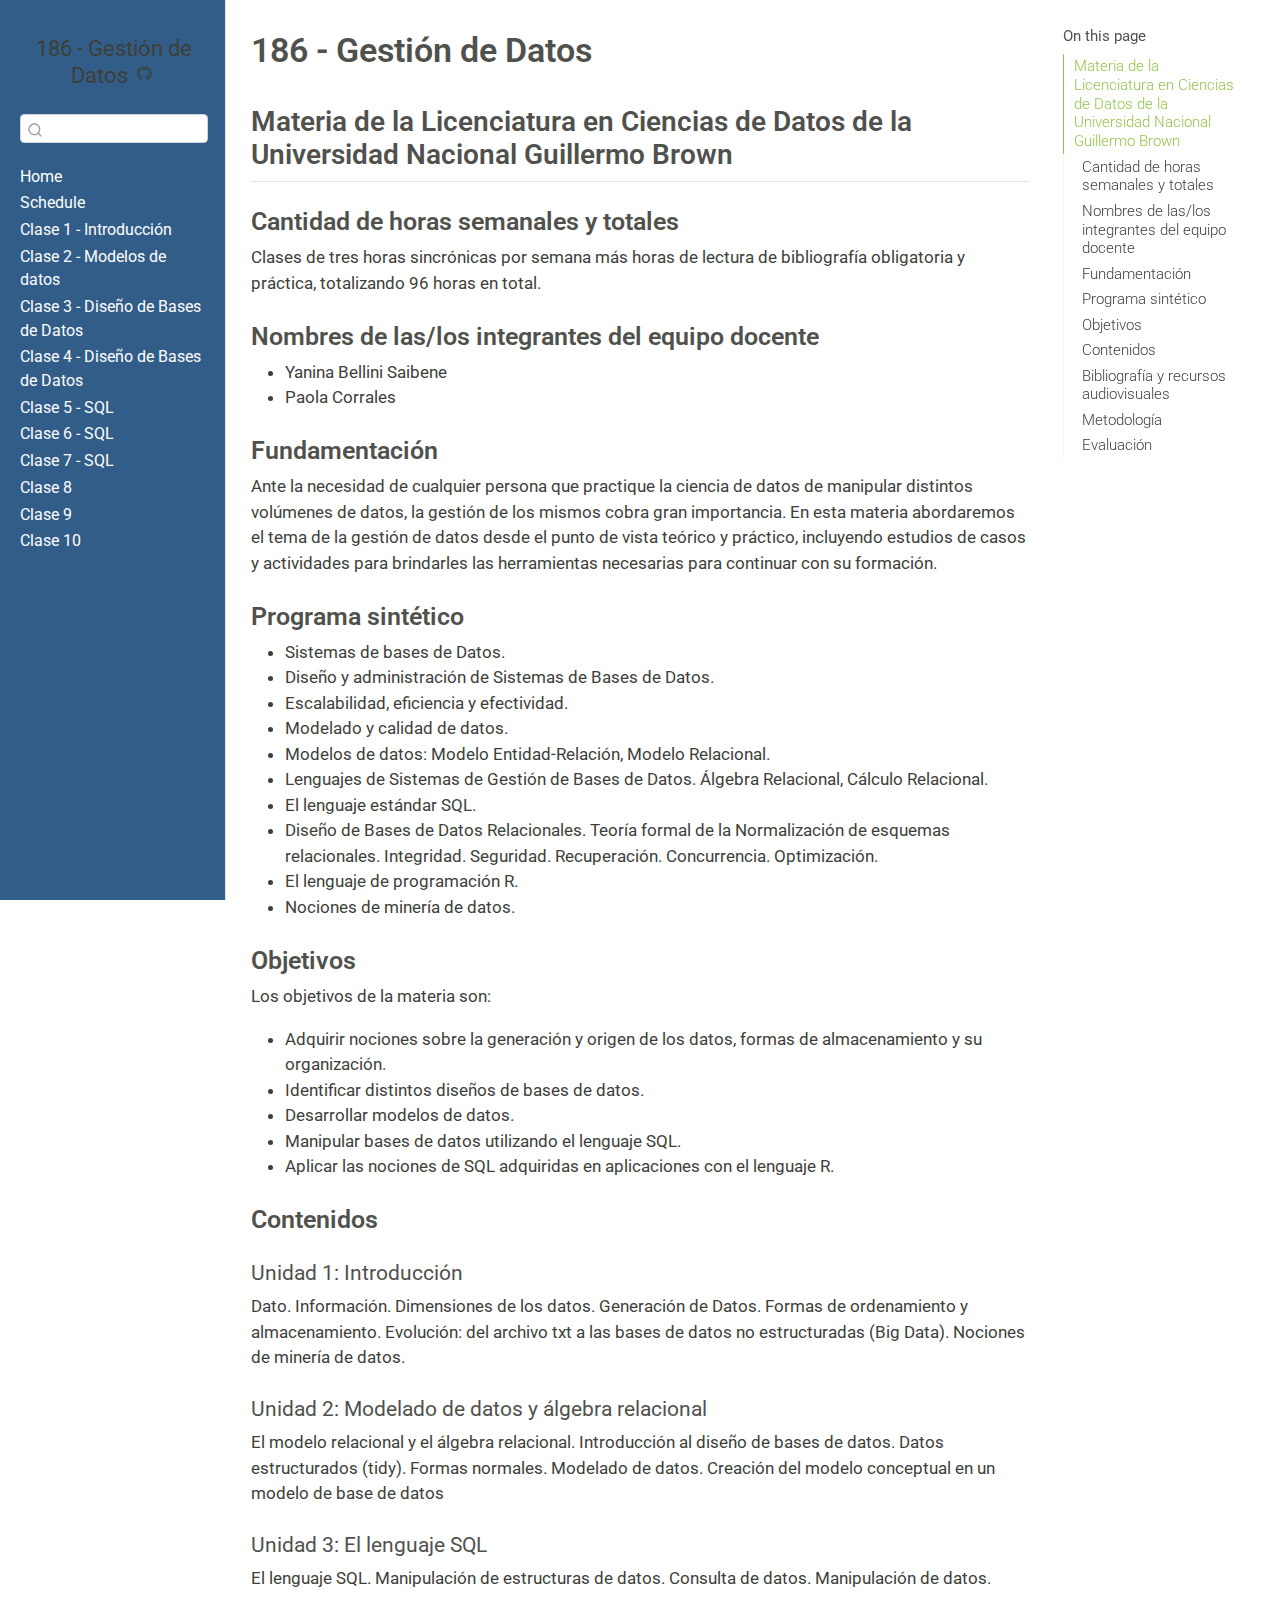
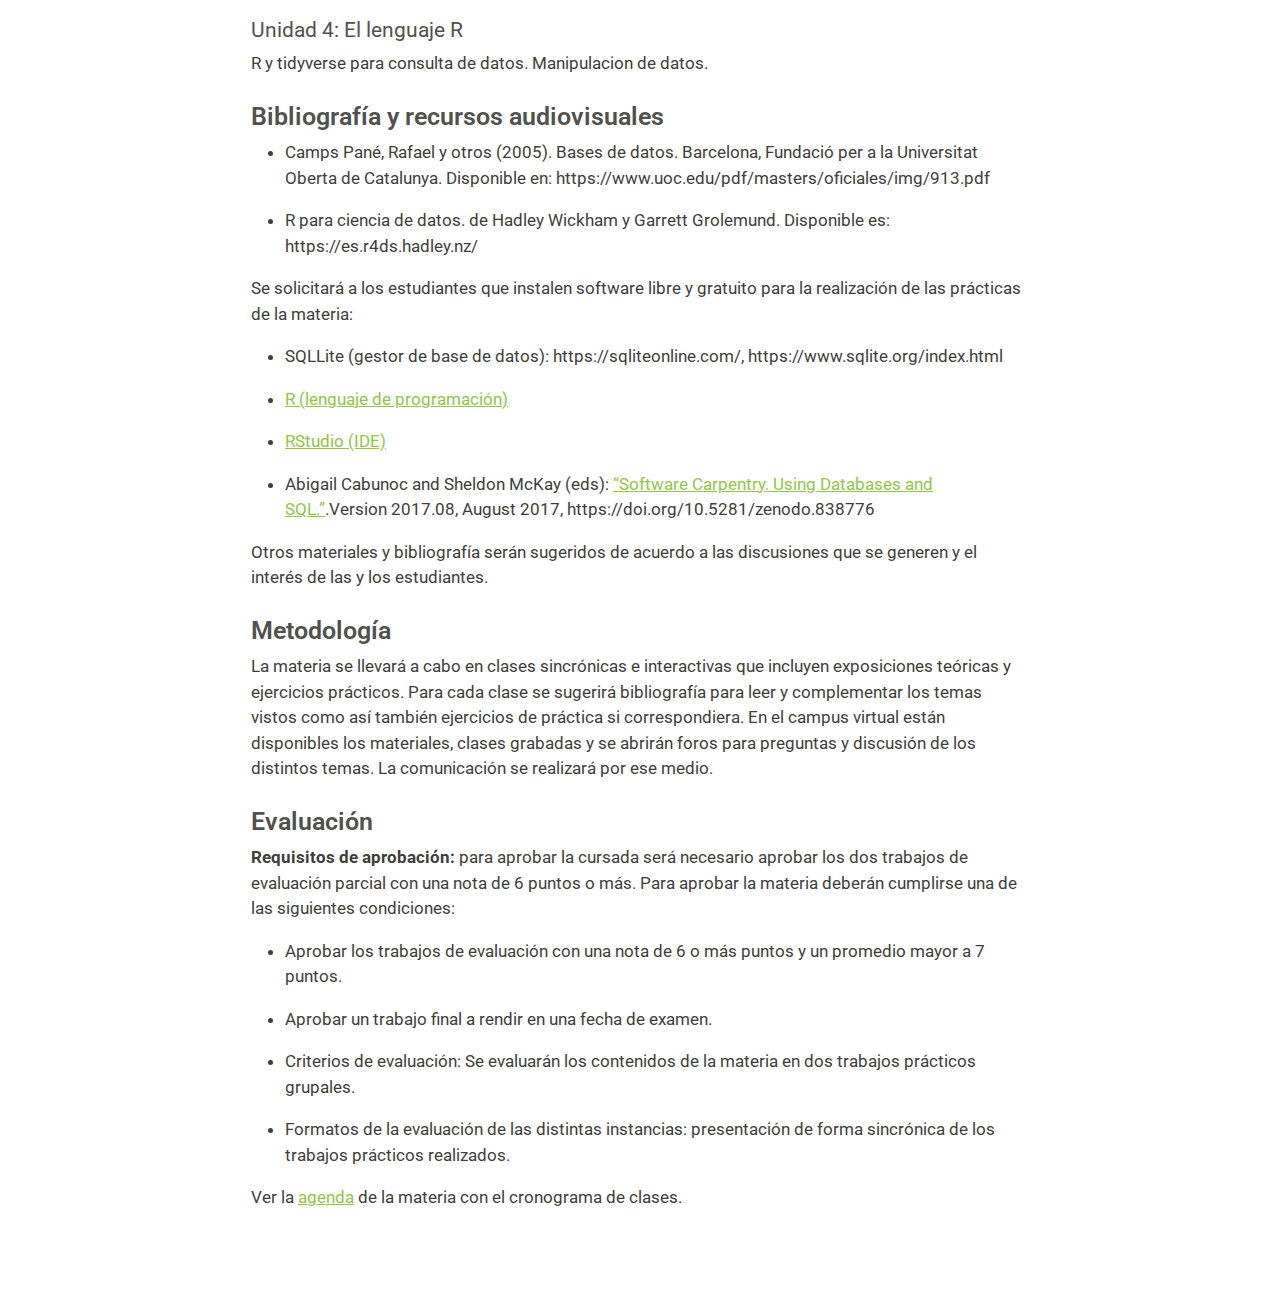
==== index.html @ a7be0cfe "Built site for gh-pages" ====
<!DOCTYPE html>
<html xmlns="http://www.w3.org/1999/xhtml" lang="en" xml:lang="en"><head>

<meta charset="utf-8">
<meta name="generator" content="quarto-1.3.450">

<meta name="viewport" content="width=device-width, initial-scale=1.0, user-scalable=yes">


<title>186 - Gestión de Datos</title>
<style>
code{white-space: pre-wrap;}
span.smallcaps{font-variant: small-caps;}
div.columns{display: flex; gap: min(4vw, 1.5em);}
div.column{flex: auto; overflow-x: auto;}
div.hanging-indent{margin-left: 1.5em; text-indent: -1.5em;}
ul.task-list{list-style: none;}
ul.task-list li input[type="checkbox"] {
  width: 0.8em;
  margin: 0 0.8em 0.2em -1em; /* quarto-specific, see https://github.com/quarto-dev/quarto-cli/issues/4556 */ 
  vertical-align: middle;
}
</style>


<script src="site_libs/quarto-nav/quarto-nav.js"></script>
<script src="site_libs/clipboard/clipboard.min.js"></script>
<script src="site_libs/quarto-search/autocomplete.umd.js"></script>
<script src="site_libs/quarto-search/fuse.min.js"></script>
<script src="site_libs/quarto-search/quarto-search.js"></script>
<meta name="quarto:offset" content="./">
<script src="site_libs/quarto-html/quarto.js"></script>
<script src="site_libs/quarto-html/popper.min.js"></script>
<script src="site_libs/quarto-html/tippy.umd.min.js"></script>
<script src="site_libs/quarto-html/anchor.min.js"></script>
<link href="site_libs/quarto-html/tippy.css" rel="stylesheet">
<link href="site_libs/quarto-html/quarto-syntax-highlighting.css" rel="stylesheet" id="quarto-text-highlighting-styles">
<script src="site_libs/bootstrap/bootstrap.min.js"></script>
<link href="site_libs/bootstrap/bootstrap-icons.css" rel="stylesheet">
<link href="site_libs/bootstrap/bootstrap.min.css" rel="stylesheet" id="quarto-bootstrap" data-mode="light">
<script id="quarto-search-options" type="application/json">{
  "location": "sidebar",
  "copy-button": false,
  "collapse-after": 3,
  "panel-placement": "start",
  "type": "textbox",
  "limit": 20,
  "language": {
    "search-no-results-text": "No results",
    "search-matching-documents-text": "matching documents",
    "search-copy-link-title": "Copy link to search",
    "search-hide-matches-text": "Hide additional matches",
    "search-more-match-text": "more match in this document",
    "search-more-matches-text": "more matches in this document",
    "search-clear-button-title": "Clear",
    "search-detached-cancel-button-title": "Cancel",
    "search-submit-button-title": "Submit",
    "search-label": "Search"
  }
}</script>


</head>

<body class="nav-sidebar docked">

<div id="quarto-search-results"></div>
  <header id="quarto-header" class="headroom fixed-top">
  <nav class="quarto-secondary-nav">
    <div class="container-fluid d-flex">
      <button type="button" class="quarto-btn-toggle btn" data-bs-toggle="collapse" data-bs-target="#quarto-sidebar,#quarto-sidebar-glass" aria-controls="quarto-sidebar" aria-expanded="false" aria-label="Toggle sidebar navigation" onclick="if (window.quartoToggleHeadroom) { window.quartoToggleHeadroom(); }">
        <i class="bi bi-layout-text-sidebar-reverse"></i>
      </button>
      <nav class="quarto-page-breadcrumbs" aria-label="breadcrumb"><ol class="breadcrumb"><li class="breadcrumb-item"><a href="./index.html">Home</a></li></ol></nav>
      <a class="flex-grow-1" role="button" data-bs-toggle="collapse" data-bs-target="#quarto-sidebar,#quarto-sidebar-glass" aria-controls="quarto-sidebar" aria-expanded="false" aria-label="Toggle sidebar navigation" onclick="if (window.quartoToggleHeadroom) { window.quartoToggleHeadroom(); }">      
      </a>
      <button type="button" class="btn quarto-search-button" aria-label="" onclick="window.quartoOpenSearch();">
        <i class="bi bi-search"></i>
      </button>
    </div>
  </nav>
</header>
<!-- content -->
<div id="quarto-content" class="quarto-container page-columns page-rows-contents page-layout-article">
<!-- sidebar -->
  <nav id="quarto-sidebar" class="sidebar collapse collapse-horizontal sidebar-navigation docked overflow-auto">
    <div class="pt-lg-2 mt-2 text-center sidebar-header">
    <div class="sidebar-title mb-0 py-0">
      <a href="./">186 - Gestión de Datos</a> 
        <div class="sidebar-tools-main">
    <a href="https://github.com/yabellini/gestiondedatos" rel="" title="GitHub" class="quarto-navigation-tool px-1" aria-label="GitHub"><i class="bi bi-github"></i></a>
</div>
    </div>
      </div>
        <div class="mt-2 flex-shrink-0 align-items-center">
        <div class="sidebar-search">
        <div id="quarto-search" class="" title="Search"></div>
        </div>
        </div>
    <div class="sidebar-menu-container"> 
    <ul class="list-unstyled mt-1">
        <li class="sidebar-item">
  <div class="sidebar-item-container"> 
  <a href="./index.html" class="sidebar-item-text sidebar-link active">
 <span class="menu-text">Home</span></a>
  </div>
</li>
        <li class="sidebar-item">
  <div class="sidebar-item-container"> 
  <a href="./schedule.html" class="sidebar-item-text sidebar-link">
 <span class="menu-text">Schedule</span></a>
  </div>
</li>
        <li class="sidebar-item">
  <div class="sidebar-item-container"> 
  <a href="./clase1.html" class="sidebar-item-text sidebar-link">
 <span class="menu-text">Clase 1 - Introducción</span></a>
  </div>
</li>
        <li class="sidebar-item">
  <div class="sidebar-item-container"> 
  <a href="./clase2.html" class="sidebar-item-text sidebar-link">
 <span class="menu-text">Clase 2 - Modelos de datos</span></a>
  </div>
</li>
        <li class="sidebar-item">
  <div class="sidebar-item-container"> 
  <a href="./clase3.html" class="sidebar-item-text sidebar-link">
 <span class="menu-text">Clase 3 - Diseño de Bases de Datos</span></a>
  </div>
</li>
        <li class="sidebar-item">
  <div class="sidebar-item-container"> 
  <a href="./clase4.html" class="sidebar-item-text sidebar-link">
 <span class="menu-text">Clase 4 - Diseño de Bases de Datos</span></a>
  </div>
</li>
        <li class="sidebar-item">
  <div class="sidebar-item-container"> 
  <a href="./clase5.html" class="sidebar-item-text sidebar-link">
 <span class="menu-text">Clase 5 - SQL</span></a>
  </div>
</li>
        <li class="sidebar-item">
  <div class="sidebar-item-container"> 
  <a href="./clase6.html" class="sidebar-item-text sidebar-link">
 <span class="menu-text">Clase 6 - SQL</span></a>
  </div>
</li>
        <li class="sidebar-item">
  <div class="sidebar-item-container"> 
  <a href="./clase7.html" class="sidebar-item-text sidebar-link">
 <span class="menu-text">Clase 7 - SQL</span></a>
  </div>
</li>
        <li class="sidebar-item">
  <div class="sidebar-item-container"> 
  <a href="./clase8.html" class="sidebar-item-text sidebar-link">
 <span class="menu-text">Clase 8</span></a>
  </div>
</li>
        <li class="sidebar-item">
  <div class="sidebar-item-container"> 
  <a href="./clase9.html" class="sidebar-item-text sidebar-link">
 <span class="menu-text">Clase 9</span></a>
  </div>
</li>
        <li class="sidebar-item">
  <div class="sidebar-item-container"> 
  <a href="./clase10.html" class="sidebar-item-text sidebar-link">
 <span class="menu-text">Clase 10</span></a>
  </div>
</li>
    </ul>
    </div>
</nav>
<div id="quarto-sidebar-glass" data-bs-toggle="collapse" data-bs-target="#quarto-sidebar,#quarto-sidebar-glass"></div>
<!-- margin-sidebar -->
    <div id="quarto-margin-sidebar" class="sidebar margin-sidebar">
        <nav id="TOC" role="doc-toc" class="toc-active">
    <h2 id="toc-title">On this page</h2>
   
  <ul>
  <li><a href="#materia-de-la-licenciatura-en-ciencias-de-datos-de-la-universidad-nacional-guillermo-brown" id="toc-materia-de-la-licenciatura-en-ciencias-de-datos-de-la-universidad-nacional-guillermo-brown" class="nav-link active" data-scroll-target="#materia-de-la-licenciatura-en-ciencias-de-datos-de-la-universidad-nacional-guillermo-brown">Materia de la Licenciatura en Ciencias de Datos de la Universidad Nacional Guillermo Brown</a>
  <ul class="collapse">
  <li><a href="#cantidad-de-horas-semanales-y-totales" id="toc-cantidad-de-horas-semanales-y-totales" class="nav-link" data-scroll-target="#cantidad-de-horas-semanales-y-totales">Cantidad de horas semanales y totales</a></li>
  <li><a href="#nombres-de-laslos-integrantes-del-equipo-docente" id="toc-nombres-de-laslos-integrantes-del-equipo-docente" class="nav-link" data-scroll-target="#nombres-de-laslos-integrantes-del-equipo-docente">Nombres de las/los integrantes del equipo docente</a></li>
  <li><a href="#fundamentación" id="toc-fundamentación" class="nav-link" data-scroll-target="#fundamentación">Fundamentación</a></li>
  <li><a href="#programa-sintético" id="toc-programa-sintético" class="nav-link" data-scroll-target="#programa-sintético">Programa sintético</a></li>
  <li><a href="#objetivos" id="toc-objetivos" class="nav-link" data-scroll-target="#objetivos">Objetivos</a></li>
  <li><a href="#contenidos" id="toc-contenidos" class="nav-link" data-scroll-target="#contenidos">Contenidos</a></li>
  <li><a href="#bibliografía-y-recursos-audiovisuales" id="toc-bibliografía-y-recursos-audiovisuales" class="nav-link" data-scroll-target="#bibliografía-y-recursos-audiovisuales">Bibliografía y recursos audiovisuales</a></li>
  <li><a href="#metodología" id="toc-metodología" class="nav-link" data-scroll-target="#metodología">Metodología</a></li>
  <li><a href="#evaluación" id="toc-evaluación" class="nav-link" data-scroll-target="#evaluación">Evaluación</a></li>
  </ul></li>
  </ul>
</nav>
    </div>
<!-- main -->
<main class="content" id="quarto-document-content">

<header id="title-block-header" class="quarto-title-block default">
<div class="quarto-title">
<h1 class="title">186 - Gestión de Datos</h1>
</div>



<div class="quarto-title-meta">

    
  
    
  </div>
  

</header>

<section id="materia-de-la-licenciatura-en-ciencias-de-datos-de-la-universidad-nacional-guillermo-brown" class="level2">
<h2 class="anchored" data-anchor-id="materia-de-la-licenciatura-en-ciencias-de-datos-de-la-universidad-nacional-guillermo-brown">Materia de la Licenciatura en Ciencias de Datos de la Universidad Nacional Guillermo Brown</h2>
<section id="cantidad-de-horas-semanales-y-totales" class="level3">
<h3 class="anchored" data-anchor-id="cantidad-de-horas-semanales-y-totales">Cantidad de horas semanales y totales</h3>
<p>Clases de tres horas sincrónicas por semana más horas de lectura de bibliografía obligatoria y práctica, totalizando 96 horas en total.</p>
</section>
<section id="nombres-de-laslos-integrantes-del-equipo-docente" class="level3">
<h3 class="anchored" data-anchor-id="nombres-de-laslos-integrantes-del-equipo-docente">Nombres de las/los integrantes del equipo docente</h3>
<ul>
<li>Yanina Bellini Saibene</li>
<li>Paola Corrales</li>
</ul>
</section>
<section id="fundamentación" class="level3">
<h3 class="anchored" data-anchor-id="fundamentación">Fundamentación</h3>
<p>Ante la necesidad de cualquier persona que practique la ciencia de datos de manipular distintos volúmenes de datos, la gestión de los mismos cobra gran importancia. En esta materia abordaremos el tema de la gestión de datos desde el punto de vista teórico y práctico, incluyendo estudios de casos y actividades para brindarles las herramientas necesarias para continuar con su formación.</p>
</section>
<section id="programa-sintético" class="level3">
<h3 class="anchored" data-anchor-id="programa-sintético">Programa sintético</h3>
<ul>
<li>Sistemas de bases de Datos.</li>
<li>Diseño y administración de Sistemas de Bases de Datos.</li>
<li>Escalabilidad, eficiencia y efectividad.</li>
<li>Modelado y calidad de datos.</li>
<li>Modelos de datos: Modelo Entidad-Relación, Modelo Relacional.</li>
<li>Lenguajes de Sistemas de Gestión de Bases de Datos. Álgebra Relacional, Cálculo Relacional.</li>
<li>El lenguaje estándar SQL.</li>
<li>Diseño de Bases de Datos Relacionales. Teoría formal de la Normalización de esquemas relacionales. Integridad. Seguridad. Recuperación. Concurrencia. Optimización.</li>
<li>El lenguaje de programación R.</li>
<li>Nociones de minería de datos.</li>
</ul>
</section>
<section id="objetivos" class="level3">
<h3 class="anchored" data-anchor-id="objetivos">Objetivos</h3>
<p>Los objetivos de la materia son:</p>
<ul>
<li>Adquirir nociones sobre la generación y origen de los datos, formas de almacenamiento y su organización.</li>
<li>Identificar distintos diseños de bases de datos.</li>
<li>Desarrollar modelos de datos.</li>
<li>Manipular bases de datos utilizando el lenguaje SQL.</li>
<li>Aplicar las nociones de SQL adquiridas en aplicaciones con el lenguaje R.</li>
</ul>
</section>
<section id="contenidos" class="level3">
<h3 class="anchored" data-anchor-id="contenidos">Contenidos</h3>
<section id="unidad-1-introducción" class="level4">
<h4 class="anchored" data-anchor-id="unidad-1-introducción">Unidad 1: Introducción</h4>
<p>Dato. Información. Dimensiones de los datos. Generación de Datos. Formas de ordenamiento y almacenamiento. Evolución: del archivo txt a las bases de datos no estructuradas (Big Data). Nociones de minería de datos.</p>
</section>
<section id="unidad-2-modelado-de-datos-y-álgebra-relacional" class="level4">
<h4 class="anchored" data-anchor-id="unidad-2-modelado-de-datos-y-álgebra-relacional">Unidad 2: Modelado de datos y álgebra relacional</h4>
<p>El modelo relacional y el álgebra relacional. Introducción al diseño de bases de datos. Datos estructurados (tidy). Formas normales. Modelado de datos. Creación del modelo conceptual en un modelo de base de datos</p>
</section>
<section id="unidad-3-el-lenguaje-sql" class="level4">
<h4 class="anchored" data-anchor-id="unidad-3-el-lenguaje-sql">Unidad 3: El lenguaje SQL</h4>
<p>El lenguaje SQL. Manipulación de estructuras de datos. Consulta de datos. Manipulación de datos.</p>
</section>
<section id="unidad-4-el-lenguaje-r" class="level4">
<h4 class="anchored" data-anchor-id="unidad-4-el-lenguaje-r">Unidad 4: El lenguaje R</h4>
<p>R y tidyverse para consulta de datos. Manipulacion de datos.</p>
</section>
</section>
<section id="bibliografía-y-recursos-audiovisuales" class="level3">
<h3 class="anchored" data-anchor-id="bibliografía-y-recursos-audiovisuales">Bibliografía y recursos audiovisuales</h3>
<ul>
<li><p>Camps Pané, Rafael y otros (2005). Bases de datos. Barcelona, Fundació per a la Universitat Oberta de Catalunya. Disponible en: https://www.uoc.edu/pdf/masters/oficiales/img/913.pdf</p></li>
<li><p>R para ciencia de datos. de Hadley Wickham y Garrett Grolemund. Disponible es: https://es.r4ds.hadley.nz/</p></li>
</ul>
<p>Se solicitará a los estudiantes que instalen software libre y gratuito para la realización de las prácticas de la materia:</p>
<ul>
<li><p>SQLLite (gestor de base de datos): https://sqliteonline.com/, https://www.sqlite.org/index.html</p></li>
<li><p><a href="https://www.r-project.org/">R (lenguaje de programación)</a></p></li>
<li><p><a href="https://www.rstudio.com/products/rstudio/">RStudio (IDE)</a></p></li>
<li><p>Abigail Cabunoc and Sheldon McKay (eds): <a href="https://github.com/swcarpentry/sql-novice-survey">“Software Carpentry. Using Databases and SQL.”</a>.Version 2017.08, August 2017, https://doi.org/10.5281/zenodo.838776</p></li>
</ul>
<p>Otros materiales y bibliografía serán sugeridos de acuerdo a las discusiones que se generen y el interés de las y los estudiantes.</p>
</section>
<section id="metodología" class="level3">
<h3 class="anchored" data-anchor-id="metodología">Metodología</h3>
<p>La materia se llevará a cabo en clases sincrónicas e interactivas que incluyen exposiciones teóricas y ejercicios prácticos. Para cada clase se sugerirá bibliografía para leer y complementar los temas vistos como así también ejercicios de práctica si correspondiera. En el campus virtual están disponibles los materiales, clases grabadas y se abrirán foros para preguntas y discusión de los distintos temas. La comunicación se realizará por ese medio.</p>
</section>
<section id="evaluación" class="level3">
<h3 class="anchored" data-anchor-id="evaluación">Evaluación</h3>
<p><strong>Requisitos de aprobación:</strong> para aprobar la cursada será necesario aprobar los dos trabajos de evaluación parcial con una nota de 6 puntos o más. Para aprobar la materia deberán cumplirse una de las siguientes condiciones:</p>
<ul>
<li><p>Aprobar los trabajos de evaluación con una nota de 6 o más puntos y un promedio mayor a 7 puntos.</p></li>
<li><p>Aprobar un trabajo final a rendir en una fecha de examen.</p></li>
<li><p>Criterios de evaluación: Se evaluarán los contenidos de la materia en dos trabajos prácticos grupales.</p></li>
<li><p>Formatos de la evaluación de las distintas instancias: presentación de forma sincrónica de los trabajos prácticos realizados.</p></li>
</ul>
<p>Ver la <a href="schedule.html">agenda</a> de la materia con el cronograma de clases.</p>


</section>
</section>

</main> <!-- /main -->
<script id="quarto-html-after-body" type="application/javascript">
window.document.addEventListener("DOMContentLoaded", function (event) {
  const toggleBodyColorMode = (bsSheetEl) => {
    const mode = bsSheetEl.getAttribute("data-mode");
    const bodyEl = window.document.querySelector("body");
    if (mode === "dark") {
      bodyEl.classList.add("quarto-dark");
      bodyEl.classList.remove("quarto-light");
    } else {
      bodyEl.classList.add("quarto-light");
      bodyEl.classList.remove("quarto-dark");
    }
  }
  const toggleBodyColorPrimary = () => {
    const bsSheetEl = window.document.querySelector("link#quarto-bootstrap");
    if (bsSheetEl) {
      toggleBodyColorMode(bsSheetEl);
    }
  }
  toggleBodyColorPrimary();  
  const icon = "";
  const anchorJS = new window.AnchorJS();
  anchorJS.options = {
    placement: 'right',
    icon: icon
  };
  anchorJS.add('.anchored');
  const isCodeAnnotation = (el) => {
    for (const clz of el.classList) {
      if (clz.startsWith('code-annotation-')) {                     
        return true;
      }
    }
    return false;
  }
  const clipboard = new window.ClipboardJS('.code-copy-button', {
    text: function(trigger) {
      const codeEl = trigger.previousElementSibling.cloneNode(true);
      for (const childEl of codeEl.children) {
        if (isCodeAnnotation(childEl)) {
          childEl.remove();
        }
      }
      return codeEl.innerText;
    }
  });
  clipboard.on('success', function(e) {
    // button target
    const button = e.trigger;
    // don't keep focus
    button.blur();
    // flash "checked"
    button.classList.add('code-copy-button-checked');
    var currentTitle = button.getAttribute("title");
    button.setAttribute("title", "Copied!");
    let tooltip;
    if (window.bootstrap) {
      button.setAttribute("data-bs-toggle", "tooltip");
      button.setAttribute("data-bs-placement", "left");
      button.setAttribute("data-bs-title", "Copied!");
      tooltip = new bootstrap.Tooltip(button, 
        { trigger: "manual", 
          customClass: "code-copy-button-tooltip",
          offset: [0, -8]});
      tooltip.show();    
    }
    setTimeout(function() {
      if (tooltip) {
        tooltip.hide();
        button.removeAttribute("data-bs-title");
        button.removeAttribute("data-bs-toggle");
        button.removeAttribute("data-bs-placement");
      }
      button.setAttribute("title", currentTitle);
      button.classList.remove('code-copy-button-checked');
    }, 1000);
    // clear code selection
    e.clearSelection();
  });
  function tippyHover(el, contentFn) {
    const config = {
      allowHTML: true,
      content: contentFn,
      maxWidth: 500,
      delay: 100,
      arrow: false,
      appendTo: function(el) {
          return el.parentElement;
      },
      interactive: true,
      interactiveBorder: 10,
      theme: 'quarto',
      placement: 'bottom-start'
    };
    window.tippy(el, config); 
  }
  const noterefs = window.document.querySelectorAll('a[role="doc-noteref"]');
  for (var i=0; i<noterefs.length; i++) {
    const ref = noterefs[i];
    tippyHover(ref, function() {
      // use id or data attribute instead here
      let href = ref.getAttribute('data-footnote-href') || ref.getAttribute('href');
      try { href = new URL(href).hash; } catch {}
      const id = href.replace(/^#\/?/, "");
      const note = window.document.getElementById(id);
      return note.innerHTML;
    });
  }
      let selectedAnnoteEl;
      const selectorForAnnotation = ( cell, annotation) => {
        let cellAttr = 'data-code-cell="' + cell + '"';
        let lineAttr = 'data-code-annotation="' +  annotation + '"';
        const selector = 'span[' + cellAttr + '][' + lineAttr + ']';
        return selector;
      }
      const selectCodeLines = (annoteEl) => {
        const doc = window.document;
        const targetCell = annoteEl.getAttribute("data-target-cell");
        const targetAnnotation = annoteEl.getAttribute("data-target-annotation");
        const annoteSpan = window.document.querySelector(selectorForAnnotation(targetCell, targetAnnotation));
        const lines = annoteSpan.getAttribute("data-code-lines").split(",");
        const lineIds = lines.map((line) => {
          return targetCell + "-" + line;
        })
        let top = null;
        let height = null;
        let parent = null;
        if (lineIds.length > 0) {
            //compute the position of the single el (top and bottom and make a div)
            const el = window.document.getElementById(lineIds[0]);
            top = el.offsetTop;
            height = el.offsetHeight;
            parent = el.parentElement.parentElement;
          if (lineIds.length > 1) {
            const lastEl = window.document.getElementById(lineIds[lineIds.length - 1]);
            const bottom = lastEl.offsetTop + lastEl.offsetHeight;
            height = bottom - top;
          }
          if (top !== null && height !== null && parent !== null) {
            // cook up a div (if necessary) and position it 
            let div = window.document.getElementById("code-annotation-line-highlight");
            if (div === null) {
              div = window.document.createElement("div");
              div.setAttribute("id", "code-annotation-line-highlight");
              div.style.position = 'absolute';
              parent.appendChild(div);
            }
            div.style.top = top - 2 + "px";
            div.style.height = height + 4 + "px";
            let gutterDiv = window.document.getElementById("code-annotation-line-highlight-gutter");
            if (gutterDiv === null) {
              gutterDiv = window.document.createElement("div");
              gutterDiv.setAttribute("id", "code-annotation-line-highlight-gutter");
              gutterDiv.style.position = 'absolute';
              const codeCell = window.document.getElementById(targetCell);
              const gutter = codeCell.querySelector('.code-annotation-gutter');
              gutter.appendChild(gutterDiv);
            }
            gutterDiv.style.top = top - 2 + "px";
            gutterDiv.style.height = height + 4 + "px";
          }
          selectedAnnoteEl = annoteEl;
        }
      };
      const unselectCodeLines = () => {
        const elementsIds = ["code-annotation-line-highlight", "code-annotation-line-highlight-gutter"];
        elementsIds.forEach((elId) => {
          const div = window.document.getElementById(elId);
          if (div) {
            div.remove();
          }
        });
        selectedAnnoteEl = undefined;
      };
      // Attach click handler to the DT
      const annoteDls = window.document.querySelectorAll('dt[data-target-cell]');
      for (const annoteDlNode of annoteDls) {
        annoteDlNode.addEventListener('click', (event) => {
          const clickedEl = event.target;
          if (clickedEl !== selectedAnnoteEl) {
            unselectCodeLines();
            const activeEl = window.document.querySelector('dt[data-target-cell].code-annotation-active');
            if (activeEl) {
              activeEl.classList.remove('code-annotation-active');
            }
            selectCodeLines(clickedEl);
            clickedEl.classList.add('code-annotation-active');
          } else {
            // Unselect the line
            unselectCodeLines();
            clickedEl.classList.remove('code-annotation-active');
          }
        });
      }
  const findCites = (el) => {
    const parentEl = el.parentElement;
    if (parentEl) {
      const cites = parentEl.dataset.cites;
      if (cites) {
        return {
          el,
          cites: cites.split(' ')
        };
      } else {
        return findCites(el.parentElement)
      }
    } else {
      return undefined;
    }
  };
  var bibliorefs = window.document.querySelectorAll('a[role="doc-biblioref"]');
  for (var i=0; i<bibliorefs.length; i++) {
    const ref = bibliorefs[i];
    const citeInfo = findCites(ref);
    if (citeInfo) {
      tippyHover(citeInfo.el, function() {
        var popup = window.document.createElement('div');
        citeInfo.cites.forEach(function(cite) {
          var citeDiv = window.document.createElement('div');
          citeDiv.classList.add('hanging-indent');
          citeDiv.classList.add('csl-entry');
          var biblioDiv = window.document.getElementById('ref-' + cite);
          if (biblioDiv) {
            citeDiv.innerHTML = biblioDiv.innerHTML;
          }
          popup.appendChild(citeDiv);
        });
        return popup.innerHTML;
      });
    }
  }
});
</script>
</div> <!-- /content -->



</body></html>
---- site_libs/quarto-html/tippy.css ----
.tippy-box[data-animation=fade][data-state=hidden]{opacity:0}[data-tippy-root]{max-width:calc(100vw - 10px)}.tippy-box{position:relative;background-color:#333;color:#fff;border-radius:4px;font-size:14px;line-height:1.4;white-space:normal;outline:0;transition-property:transform,visibility,opacity}.tippy-box[data-placement^=top]>.tippy-arrow{bottom:0}.tippy-box[data-placement^=top]>.tippy-arrow:before{bottom:-7px;left:0;border-width:8px 8px 0;border-top-color:initial;transform-origin:center top}.tippy-box[data-placement^=bottom]>.tippy-arrow{top:0}.tippy-box[data-placement^=bottom]>.tippy-arrow:before{top:-7px;left:0;border-width:0 8px 8px;border-bottom-color:initial;transform-origin:center bottom}.tippy-box[data-placement^=left]>.tippy-arrow{right:0}.tippy-box[data-placement^=left]>.tippy-arrow:before{border-width:8px 0 8px 8px;border-left-color:initial;right:-7px;transform-origin:center left}.tippy-box[data-placement^=right]>.tippy-arrow{left:0}.tippy-box[data-placement^=right]>.tippy-arrow:before{left:-7px;border-width:8px 8px 8px 0;border-right-color:initial;transform-origin:center right}.tippy-box[data-inertia][data-state=visible]{transition-timing-function:cubic-bezier(.54,1.5,.38,1.11)}.tippy-arrow{width:16px;height:16px;color:#333}.tippy-arrow:before{content:"";position:absolute;border-color:transparent;border-style:solid}.tippy-content{position:relative;padding:5px 9px;z-index:1}
---- site_libs/quarto-html/quarto-syntax-highlighting.css ----
/* quarto syntax highlight colors */
:root {
  --quarto-hl-ot-color: #003B4F;
  --quarto-hl-at-color: #657422;
  --quarto-hl-ss-color: #20794D;
  --quarto-hl-an-color: #5E5E5E;
  --quarto-hl-fu-color: #4758AB;
  --quarto-hl-st-color: #20794D;
  --quarto-hl-cf-color: #003B4F;
  --quarto-hl-op-color: #5E5E5E;
  --quarto-hl-er-color: #AD0000;
  --quarto-hl-bn-color: #AD0000;
  --quarto-hl-al-color: #AD0000;
  --quarto-hl-va-color: #111111;
  --quarto-hl-bu-color: inherit;
  --quarto-hl-ex-color: inherit;
  --quarto-hl-pp-color: #AD0000;
  --quarto-hl-in-color: #5E5E5E;
  --quarto-hl-vs-color: #20794D;
  --quarto-hl-wa-color: #5E5E5E;
  --quarto-hl-do-color: #5E5E5E;
  --quarto-hl-im-color: #00769E;
  --quarto-hl-ch-color: #20794D;
  --quarto-hl-dt-color: #AD0000;
  --quarto-hl-fl-color: #AD0000;
  --quarto-hl-co-color: #5E5E5E;
  --quarto-hl-cv-color: #5E5E5E;
  --quarto-hl-cn-color: #8f5902;
  --quarto-hl-sc-color: #5E5E5E;
  --quarto-hl-dv-color: #AD0000;
  --quarto-hl-kw-color: #003B4F;
}

/* other quarto variables */
:root {
  --quarto-font-monospace: SFMono-Regular, Menlo, Monaco, Consolas, "Liberation Mono", "Courier New", monospace;
}

pre > code.sourceCode > span {
  color: #003B4F;
}

code span {
  color: #003B4F;
}

code.sourceCode > span {
  color: #003B4F;
}

div.sourceCode,
div.sourceCode pre.sourceCode {
  color: #003B4F;
}

code span.ot {
  color: #003B4F;
  font-style: inherit;
}

code span.at {
  color: #657422;
  font-style: inherit;
}

code span.ss {
  color: #20794D;
  font-style: inherit;
}

code span.an {
  color: #5E5E5E;
  font-style: inherit;
}

code span.fu {
  color: #4758AB;
  font-style: inherit;
}

code span.st {
  color: #20794D;
  font-style: inherit;
}

code span.cf {
  color: #003B4F;
  font-style: inherit;
}

code span.op {
  color: #5E5E5E;
  font-style: inherit;
}

code span.er {
  color: #AD0000;
  font-style: inherit;
}

code span.bn {
  color: #AD0000;
  font-style: inherit;
}

code span.al {
  color: #AD0000;
  font-style: inherit;
}

code span.va {
  color: #111111;
  font-style: inherit;
}

code span.bu {
  font-style: inherit;
}

code span.ex {
  font-style: inherit;
}

code span.pp {
  color: #AD0000;
  font-style: inherit;
}

code span.in {
  color: #5E5E5E;
  font-style: inherit;
}

code span.vs {
  color: #20794D;
  font-style: inherit;
}

code span.wa {
  color: #5E5E5E;
  font-style: italic;
}

code span.do {
  color: #5E5E5E;
  font-style: italic;
}

code span.im {
  color: #00769E;
  font-style: inherit;
}

code span.ch {
  color: #20794D;
  font-style: inherit;
}

code span.dt {
  color: #AD0000;
  font-style: inherit;
}

code span.fl {
  color: #AD0000;
  font-style: inherit;
}

code span.co {
  color: #5E5E5E;
  font-style: inherit;
}

code span.cv {
  color: #5E5E5E;
  font-style: italic;
}

code span.cn {
  color: #8f5902;
  font-style: inherit;
}

code span.sc {
  color: #5E5E5E;
  font-style: inherit;
}

code span.dv {
  color: #AD0000;
  font-style: inherit;
}

code span.kw {
  color: #003B4F;
  font-style: inherit;
}

.prevent-inlining {
  content: "</";
}

/*# sourceMappingURL=debc5d5d77c3f9108843748ff7464032.css.map */
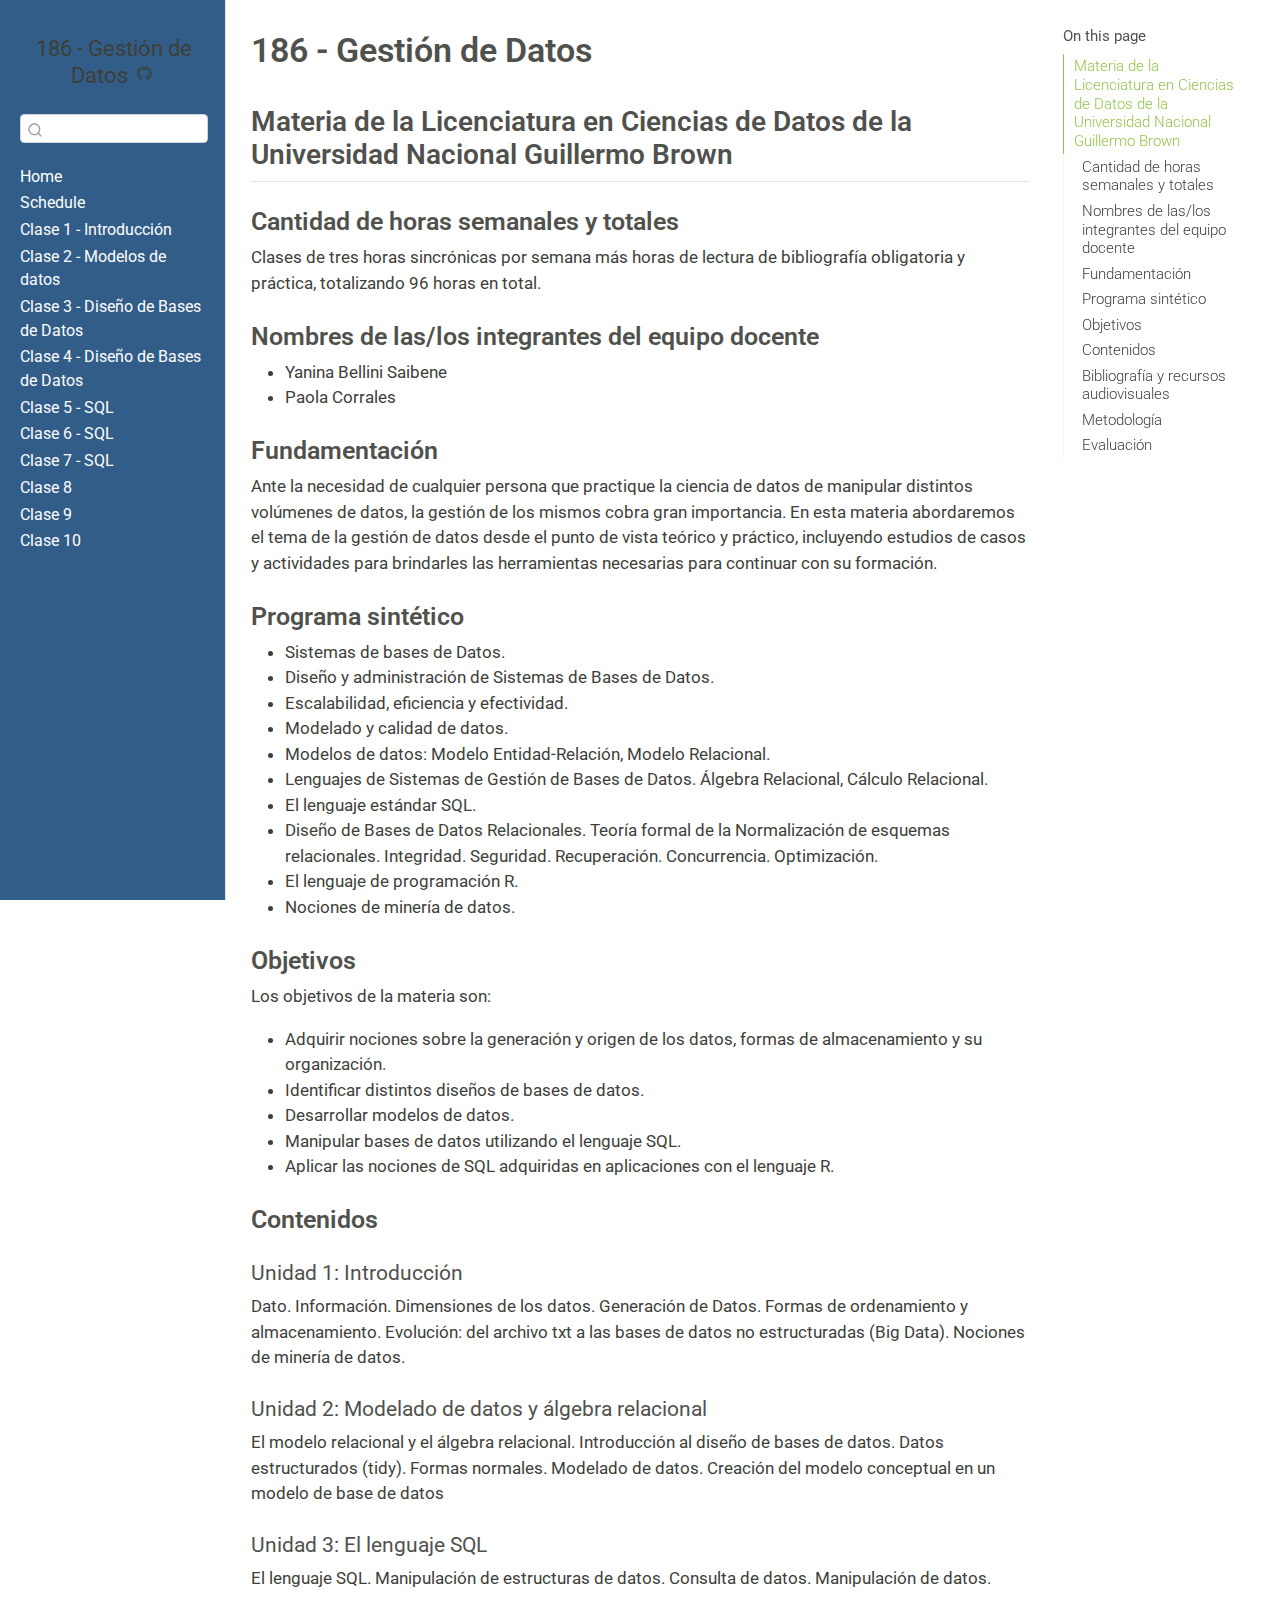
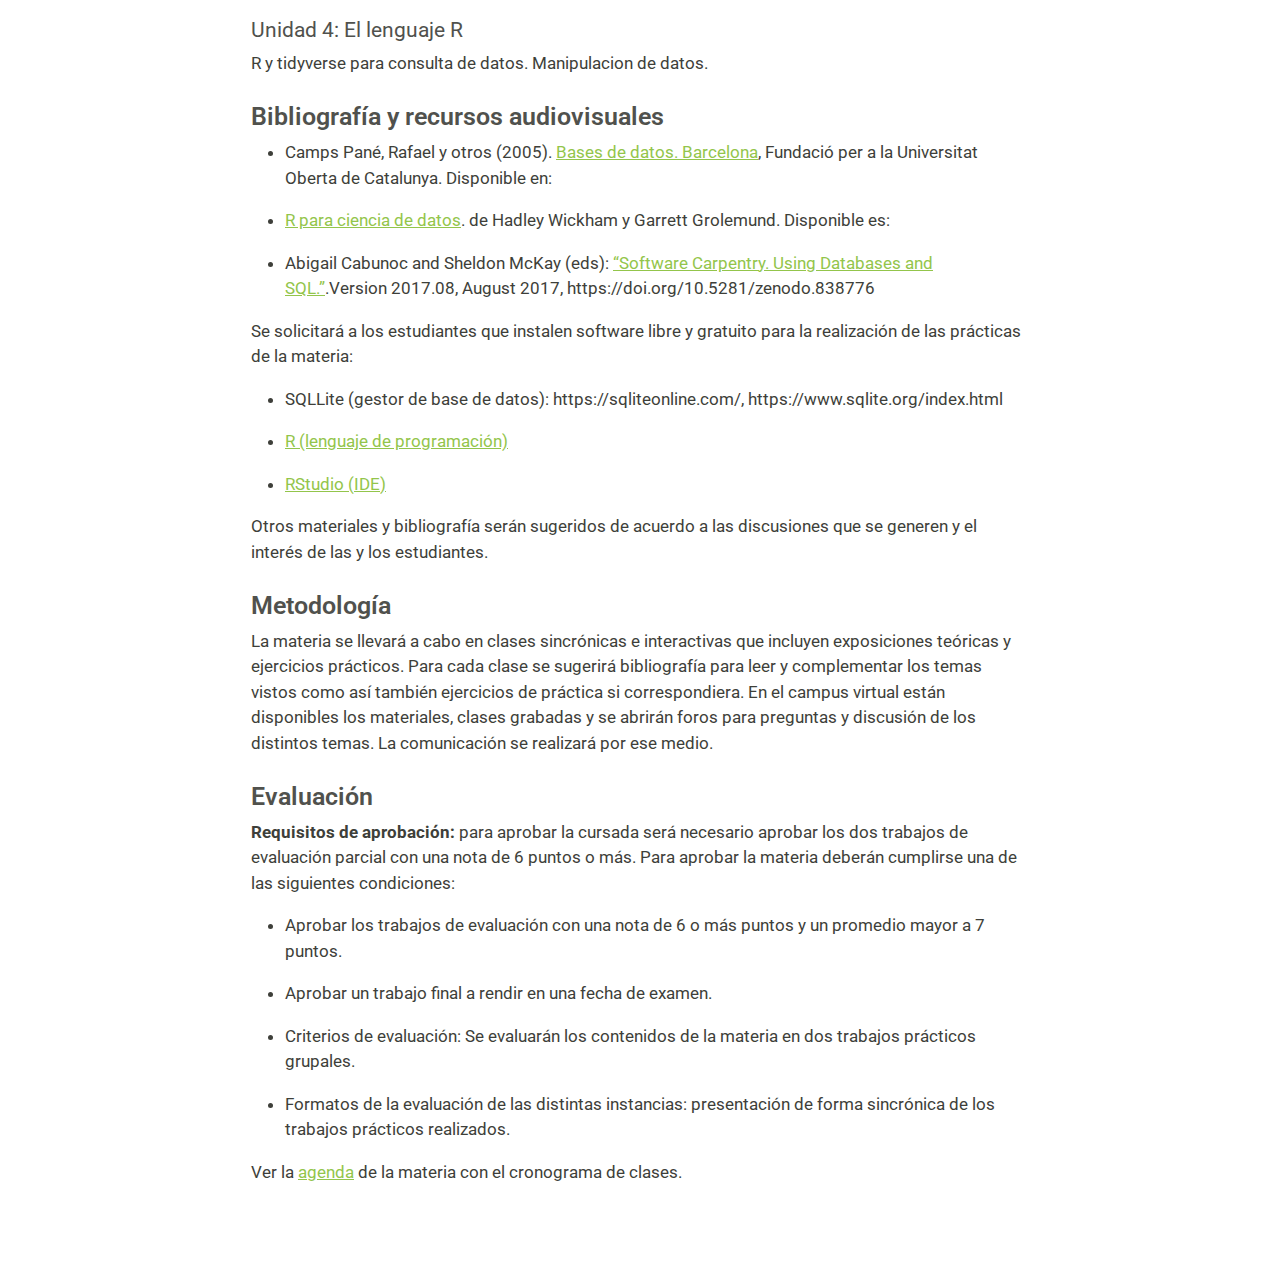
==== commit 2058a1e0: "Built site for gh-pages" ====
--- a/index.html
+++ b/index.html
@@ -281,15 +281,15 @@
 <section id="bibliografía-y-recursos-audiovisuales" class="level3">
 <h3 class="anchored" data-anchor-id="bibliografía-y-recursos-audiovisuales">Bibliografía y recursos audiovisuales</h3>
 <ul>
-<li><p>Camps Pané, Rafael y otros (2005). Bases de datos. Barcelona, Fundació per a la Universitat Oberta de Catalunya. Disponible en: https://www.uoc.edu/pdf/masters/oficiales/img/913.pdf</p></li>
-<li><p>R para ciencia de datos. de Hadley Wickham y Garrett Grolemund. Disponible es: https://es.r4ds.hadley.nz/</p></li>
+<li><p>Camps Pané, Rafael y otros (2005). <a href="https://www.uoc.edu/pdf/masters/oficiales/img/913.pdf">Bases de datos. Barcelona</a>, Fundació per a la Universitat Oberta de Catalunya. Disponible en:</p></li>
+<li><p><a href="https://es.r4ds.hadley.nz/">R para ciencia de datos</a>. de Hadley Wickham y Garrett Grolemund. Disponible es:</p></li>
+<li><p>Abigail Cabunoc and Sheldon McKay (eds): <a href="https://github.com/swcarpentry/sql-novice-survey">“Software Carpentry. Using Databases and SQL.”</a>.Version 2017.08, August 2017, https://doi.org/10.5281/zenodo.838776</p></li>
 </ul>
 <p>Se solicitará a los estudiantes que instalen software libre y gratuito para la realización de las prácticas de la materia:</p>
 <ul>
 <li><p>SQLLite (gestor de base de datos): https://sqliteonline.com/, https://www.sqlite.org/index.html</p></li>
 <li><p><a href="https://www.r-project.org/">R (lenguaje de programación)</a></p></li>
 <li><p><a href="https://www.rstudio.com/products/rstudio/">RStudio (IDE)</a></p></li>
-<li><p>Abigail Cabunoc and Sheldon McKay (eds): <a href="https://github.com/swcarpentry/sql-novice-survey">“Software Carpentry. Using Databases and SQL.”</a>.Version 2017.08, August 2017, https://doi.org/10.5281/zenodo.838776</p></li>
 </ul>
 <p>Otros materiales y bibliografía serán sugeridos de acuerdo a las discusiones que se generen y el interés de las y los estudiantes.</p>
 </section>
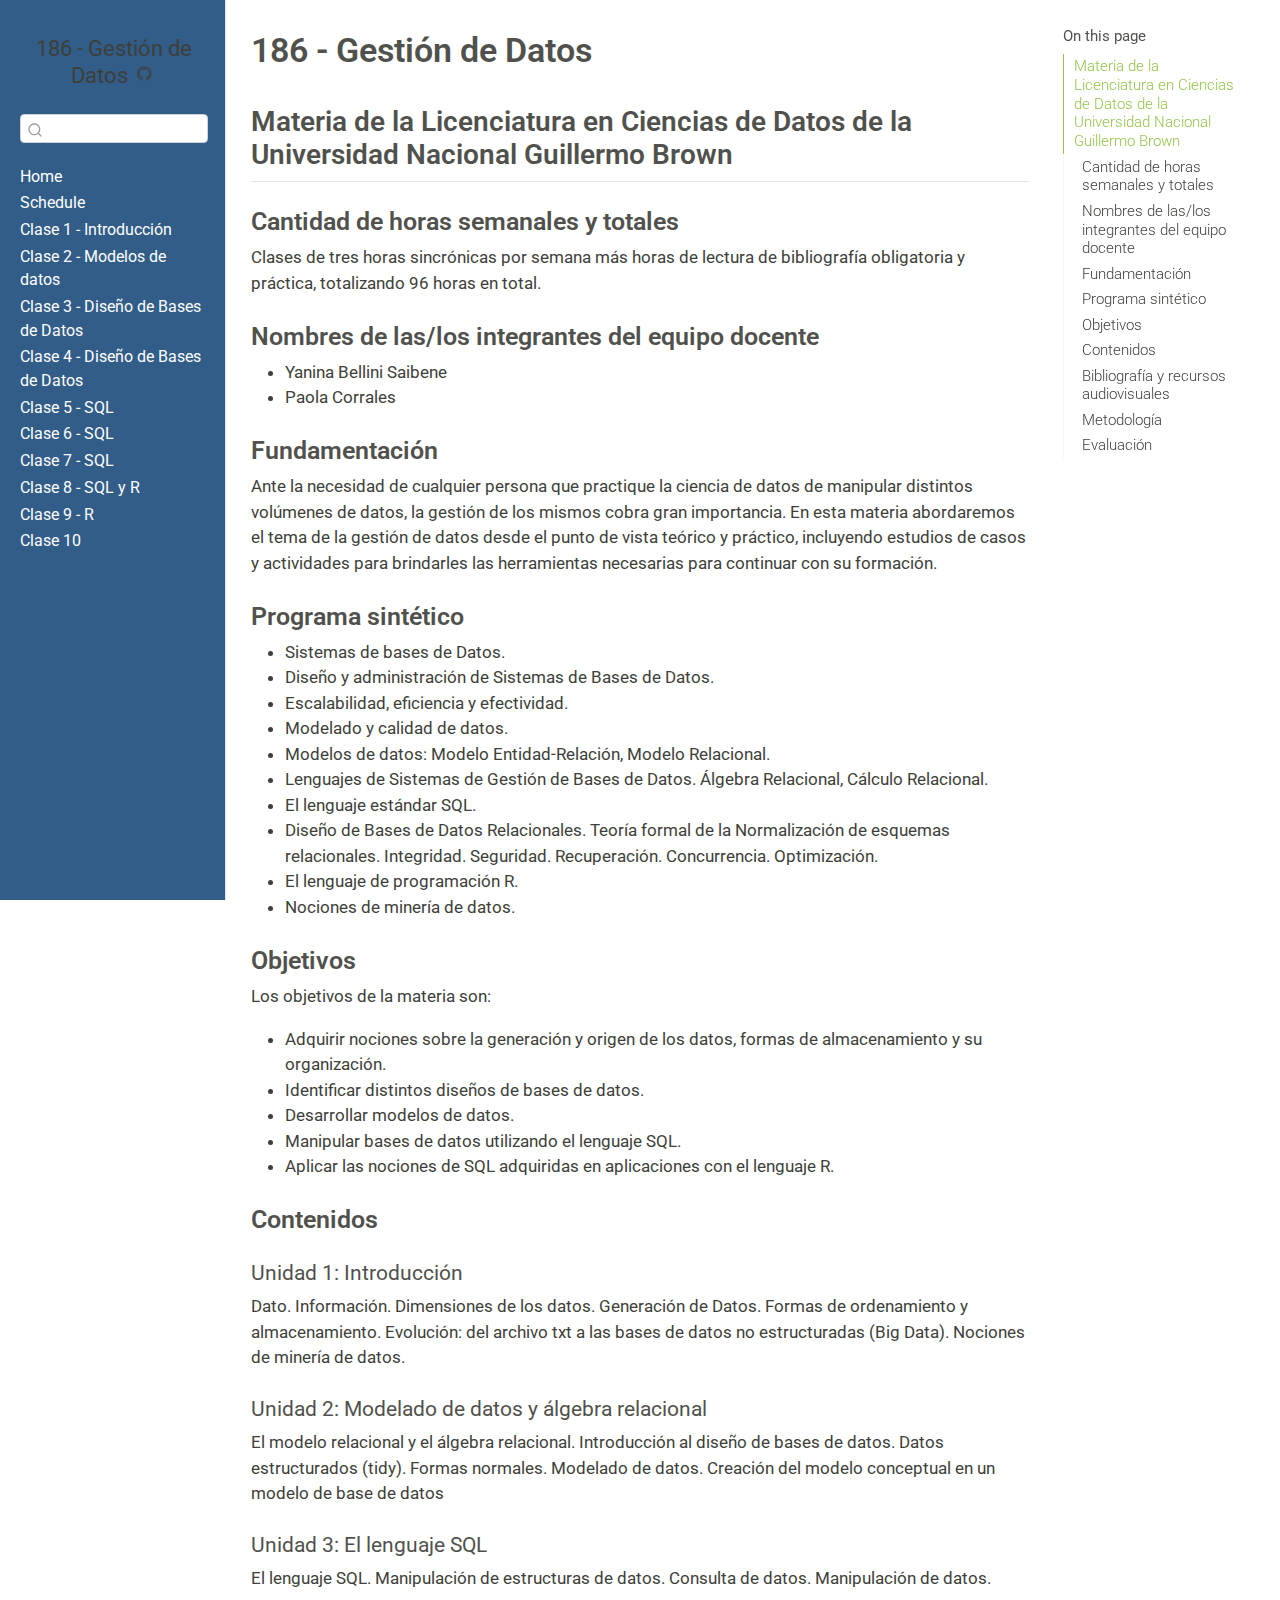
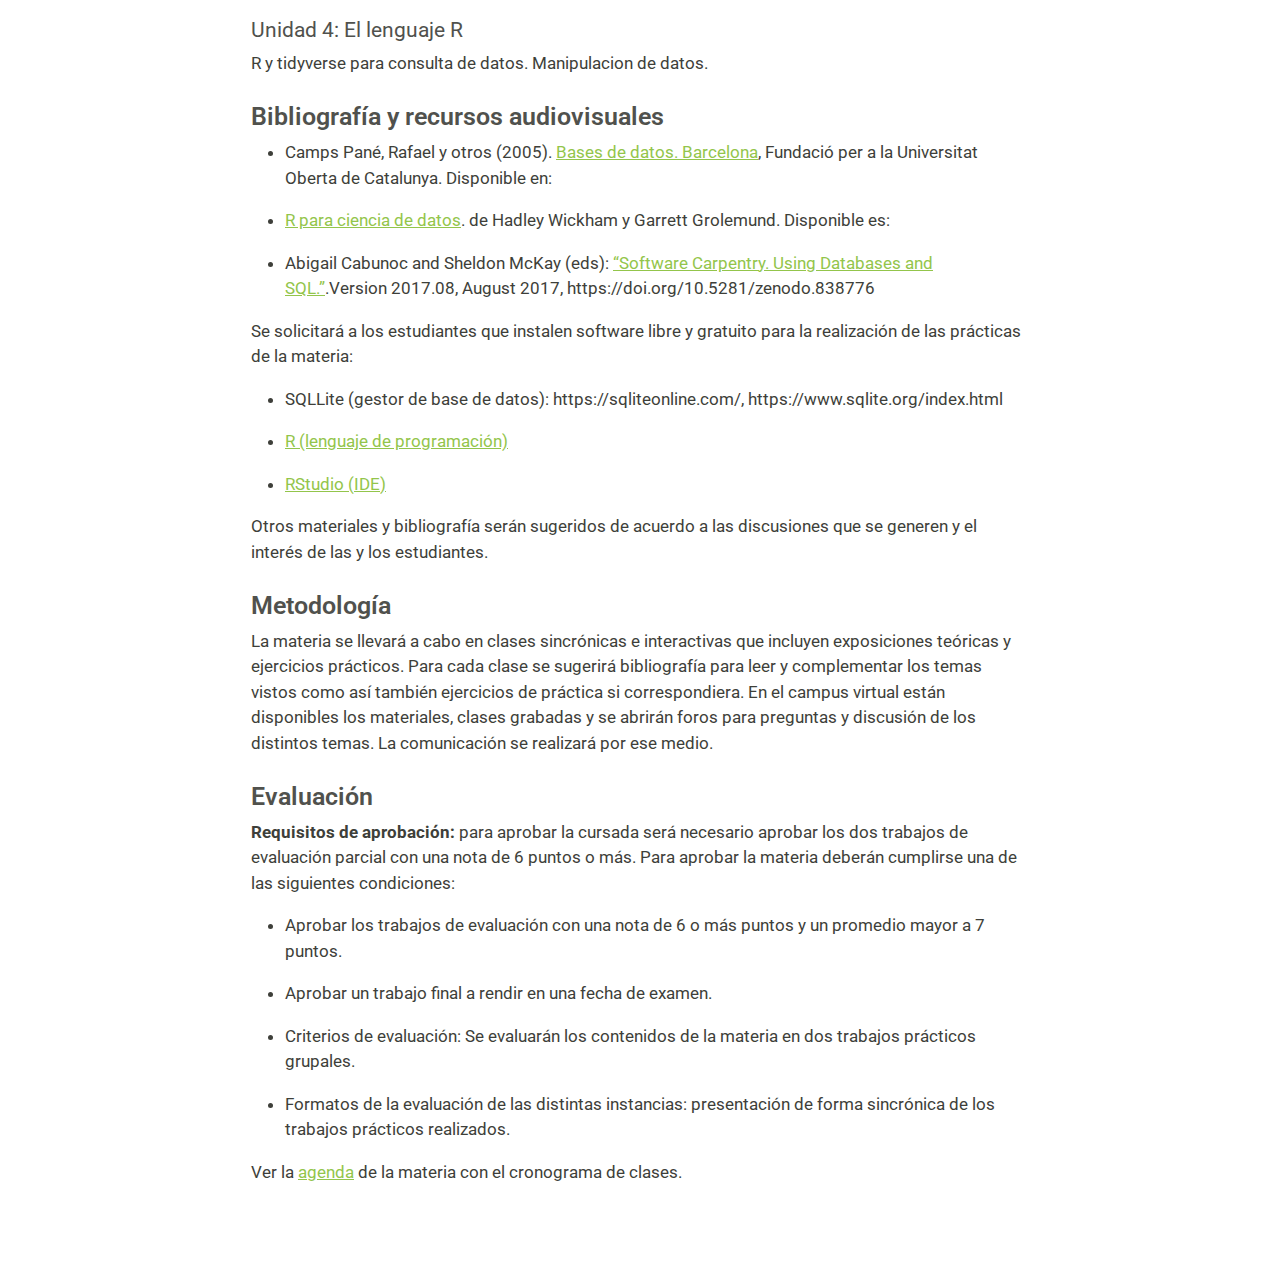
==== commit a03e9630: "Built site for gh-pages" ====
--- a/index.html
+++ b/index.html
@@ -156,13 +156,13 @@
         <li class="sidebar-item">
   <div class="sidebar-item-container"> 
   <a href="./clase8.html" class="sidebar-item-text sidebar-link">
- <span class="menu-text">Clase 8</span></a>
+ <span class="menu-text">Clase 8 - SQL y R</span></a>
   </div>
 </li>
         <li class="sidebar-item">
   <div class="sidebar-item-container"> 
   <a href="./clase9.html" class="sidebar-item-text sidebar-link">
- <span class="menu-text">Clase 9</span></a>
+ <span class="menu-text">Clase 9 - R</span></a>
   </div>
 </li>
         <li class="sidebar-item">
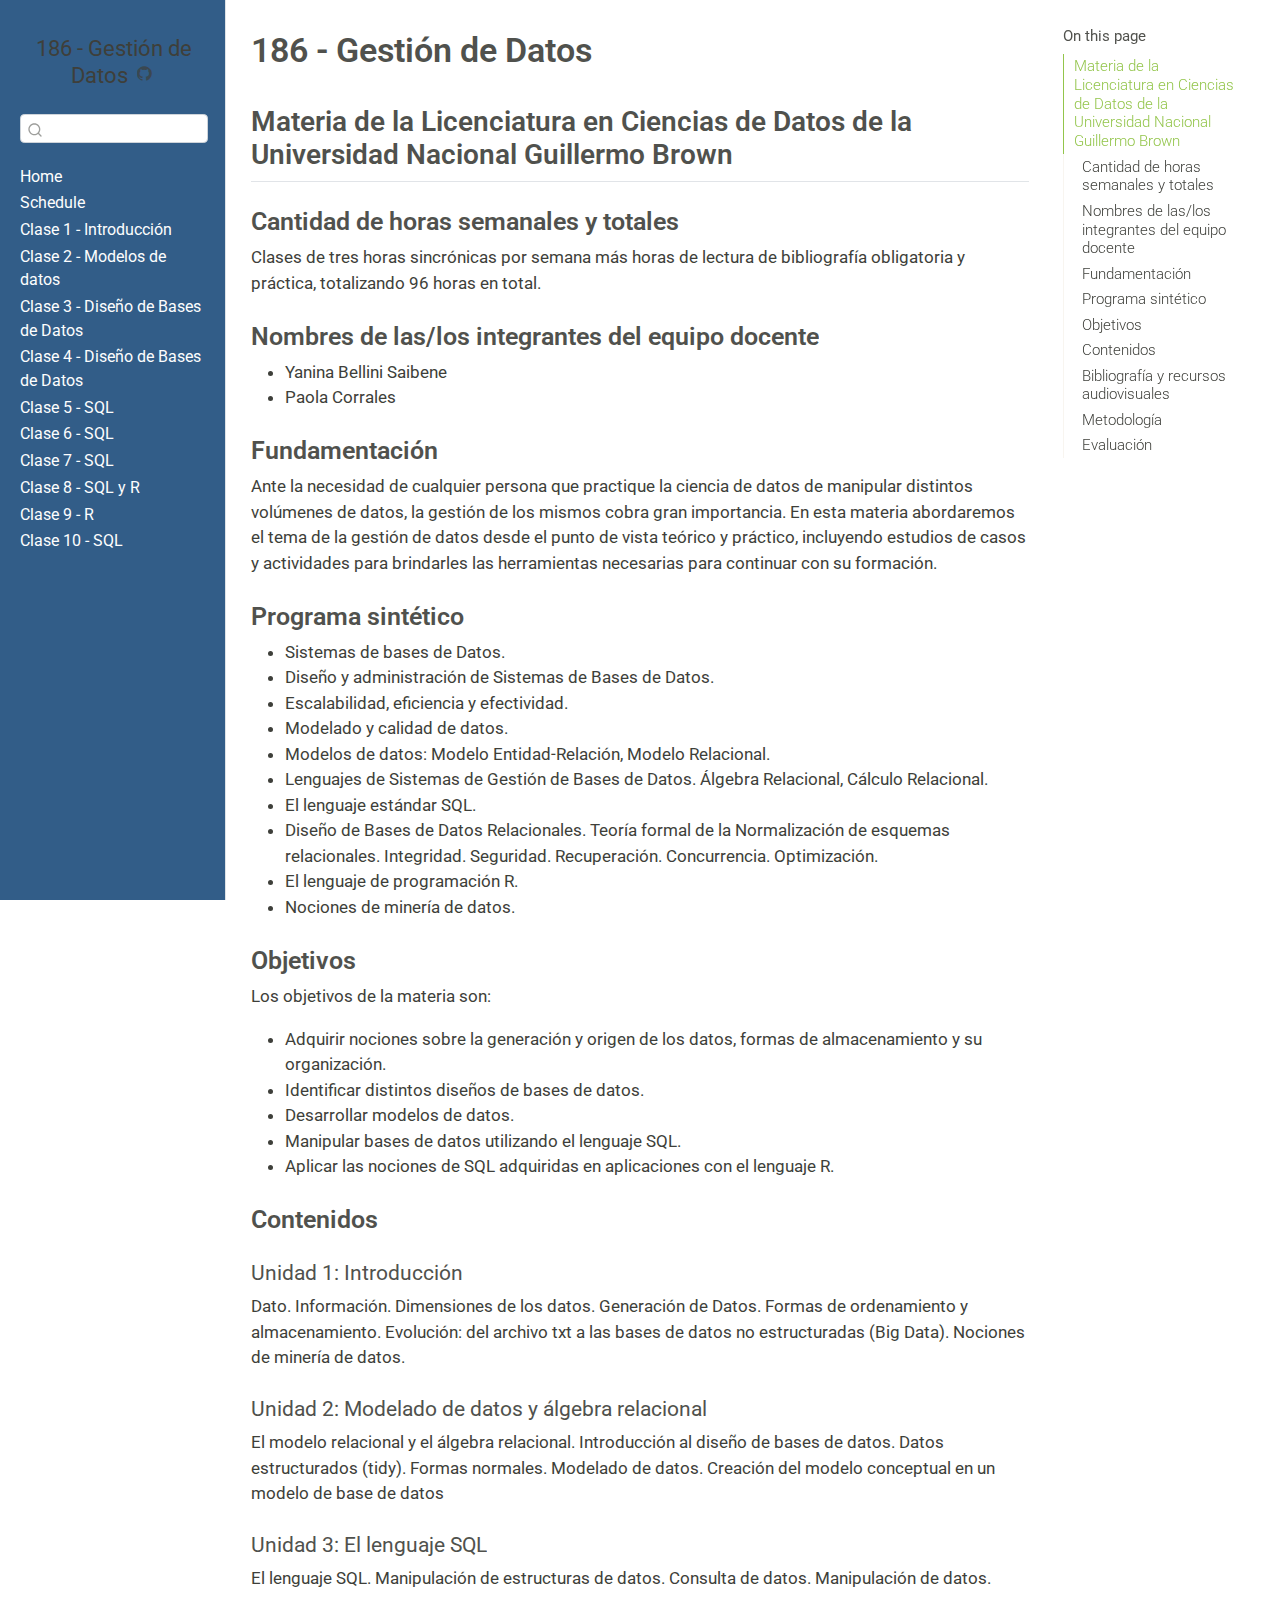
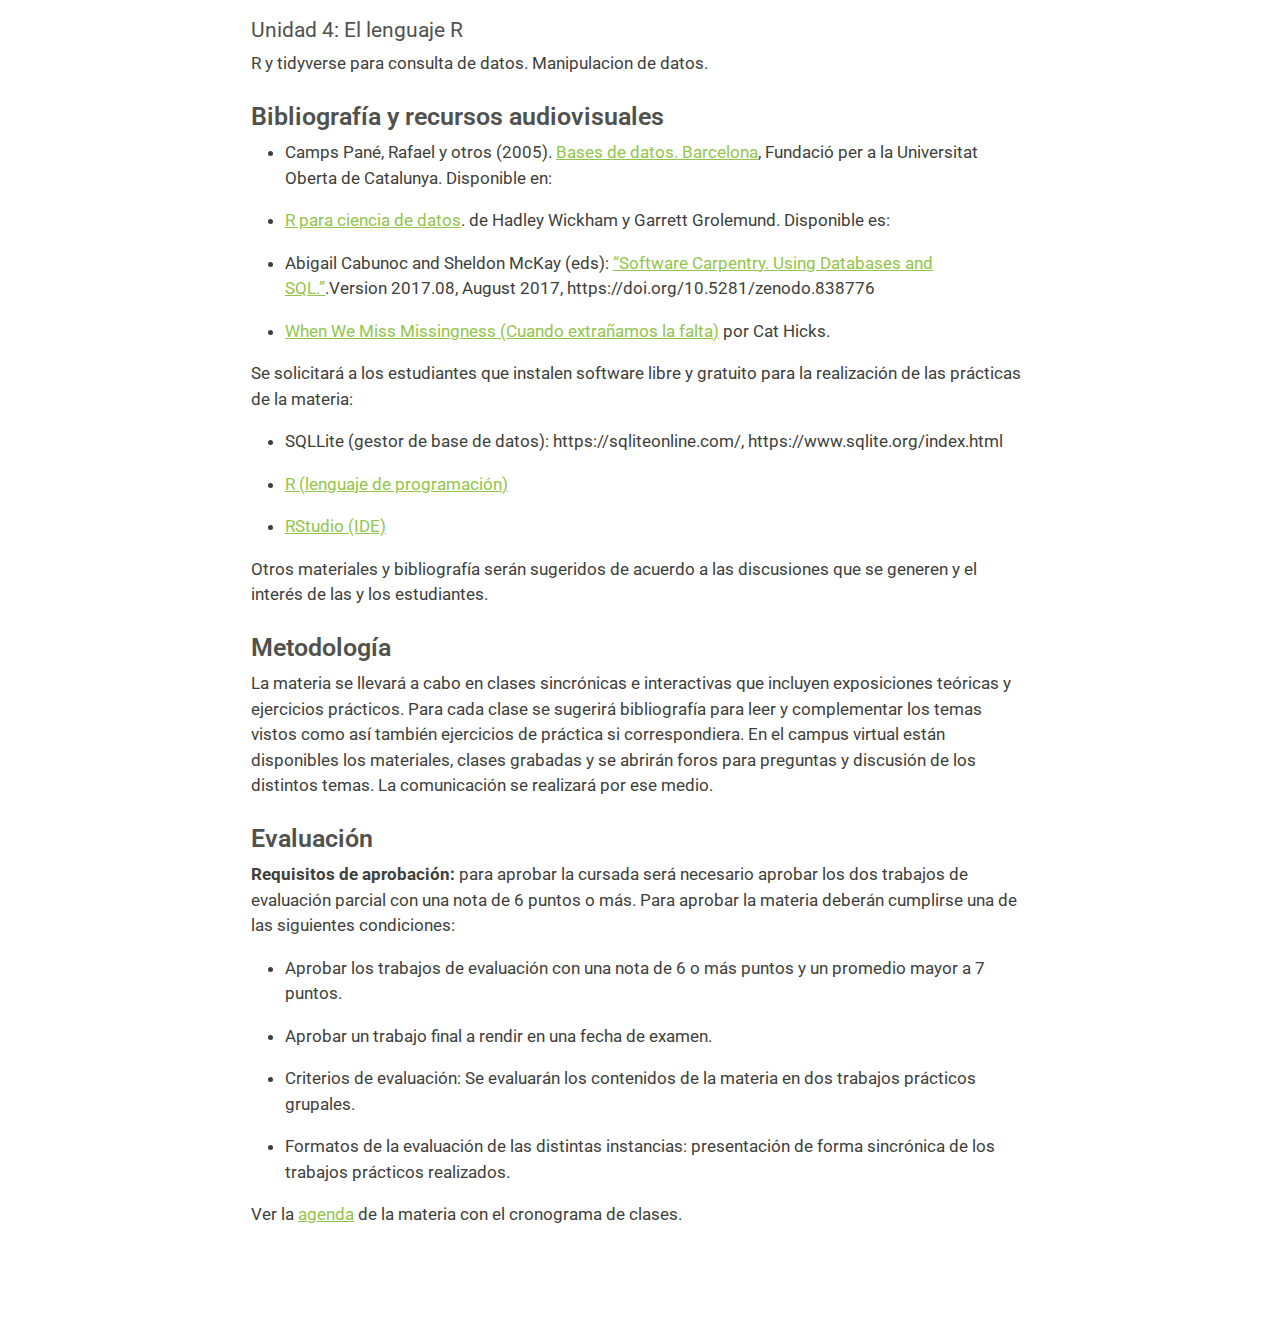
==== commit f883c373: "Built site for gh-pages" ====
--- a/index.html
+++ b/index.html
@@ -168,7 +168,7 @@
         <li class="sidebar-item">
   <div class="sidebar-item-container"> 
   <a href="./clase10.html" class="sidebar-item-text sidebar-link">
- <span class="menu-text">Clase 10</span></a>
+ <span class="menu-text">Clase 10 - SQL</span></a>
   </div>
 </li>
     </ul>
@@ -284,6 +284,7 @@
 <li><p>Camps Pané, Rafael y otros (2005). <a href="https://www.uoc.edu/pdf/masters/oficiales/img/913.pdf">Bases de datos. Barcelona</a>, Fundació per a la Universitat Oberta de Catalunya. Disponible en:</p></li>
 <li><p><a href="https://es.r4ds.hadley.nz/">R para ciencia de datos</a>. de Hadley Wickham y Garrett Grolemund. Disponible es:</p></li>
 <li><p>Abigail Cabunoc and Sheldon McKay (eds): <a href="https://github.com/swcarpentry/sql-novice-survey">“Software Carpentry. Using Databases and SQL.”</a>.Version 2017.08, August 2017, https://doi.org/10.5281/zenodo.838776</p></li>
+<li><p><a href="https://datasciencebydesign.org/blog/when-we-miss-missingness">When We Miss Missingness (Cuando extrañamos la falta)</a> por Cat Hicks.</p></li>
 </ul>
 <p>Se solicitará a los estudiantes que instalen software libre y gratuito para la realización de las prácticas de la materia:</p>
 <ul>
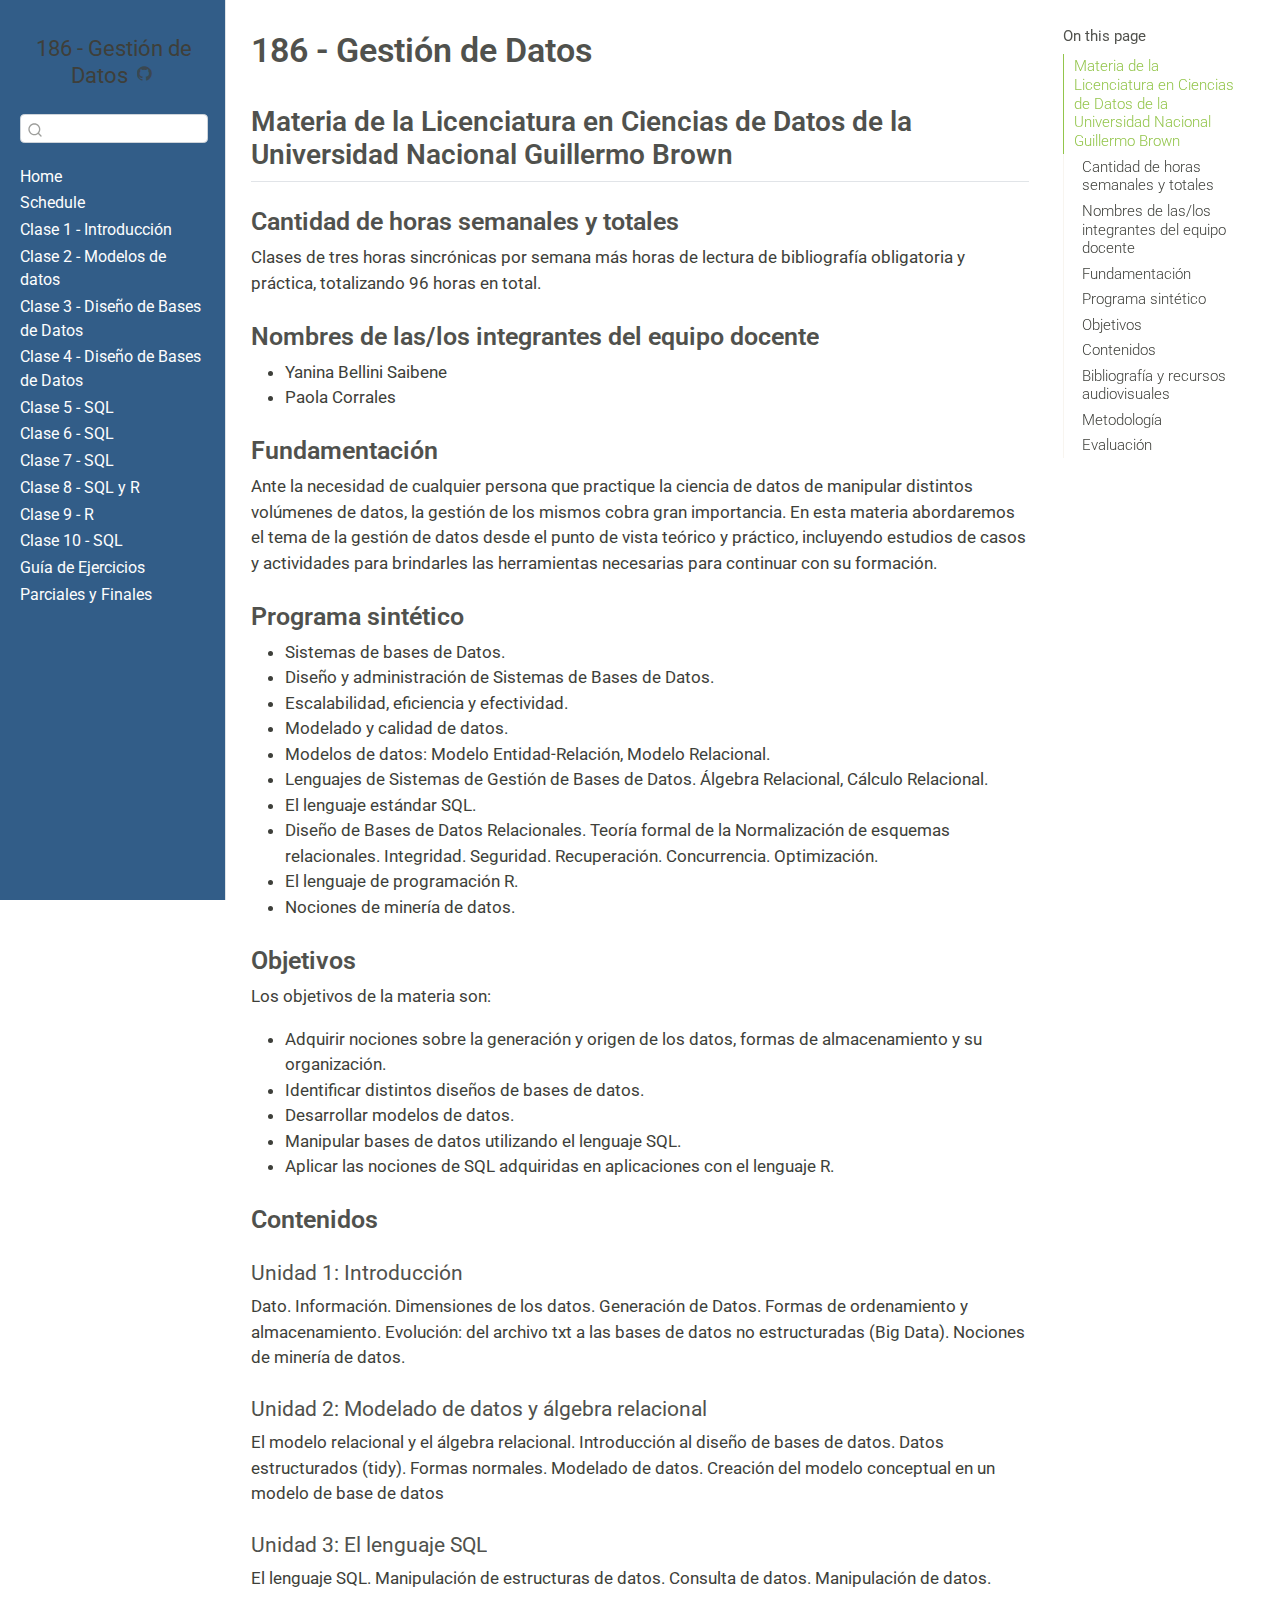
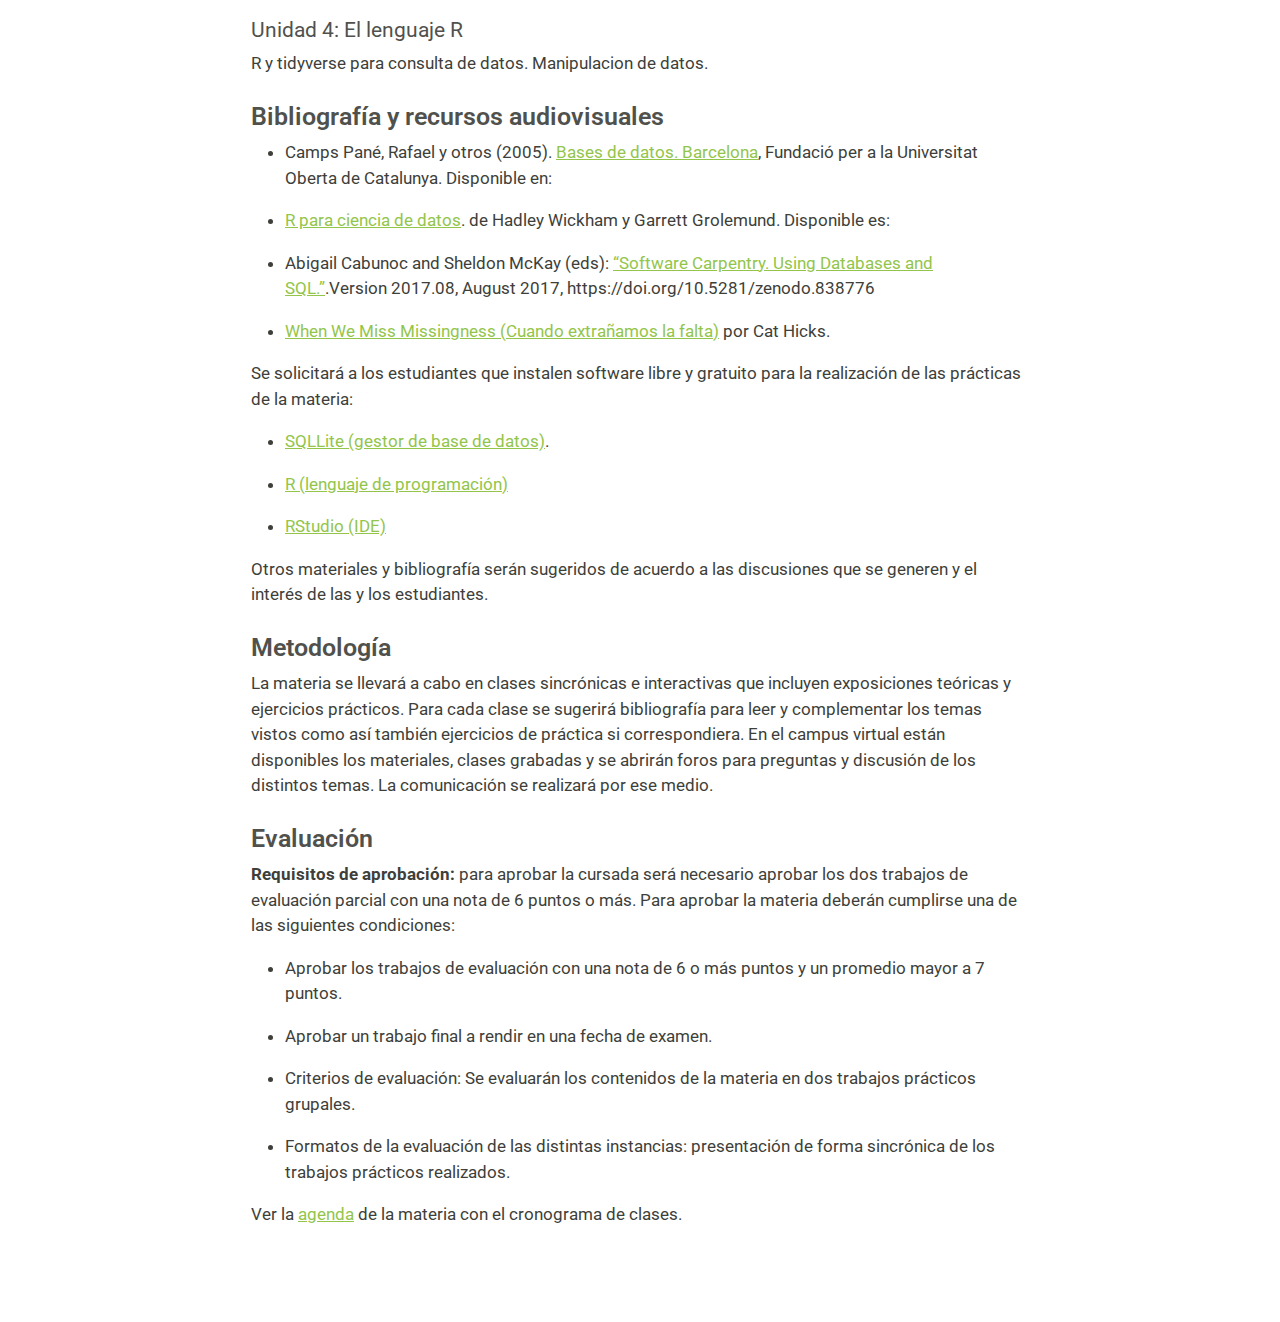
==== commit 029fcf16: "Built site for gh-pages" ====
--- a/index.html
+++ b/index.html
@@ -171,6 +171,18 @@
  <span class="menu-text">Clase 10 - SQL</span></a>
   </div>
 </li>
+        <li class="sidebar-item">
+  <div class="sidebar-item-container"> 
+  <a href="./ejerciciosextra.html" class="sidebar-item-text sidebar-link">
+ <span class="menu-text">Guía de Ejercicios</span></a>
+  </div>
+</li>
+        <li class="sidebar-item">
+  <div class="sidebar-item-container"> 
+  <a href="./evaluaciones.qmd" class="sidebar-item-text sidebar-link">
+ <span class="menu-text">Parciales y Finales</span></a>
+  </div>
+</li>
     </ul>
     </div>
 </nav>
@@ -288,7 +300,7 @@
 </ul>
 <p>Se solicitará a los estudiantes que instalen software libre y gratuito para la realización de las prácticas de la materia:</p>
 <ul>
-<li><p>SQLLite (gestor de base de datos): https://sqliteonline.com/, https://www.sqlite.org/index.html</p></li>
+<li><p><a href="https://sqliteonline.com/">SQLLite (gestor de base de datos)</a>.</p></li>
 <li><p><a href="https://www.r-project.org/">R (lenguaje de programación)</a></p></li>
 <li><p><a href="https://www.rstudio.com/products/rstudio/">RStudio (IDE)</a></p></li>
 </ul>
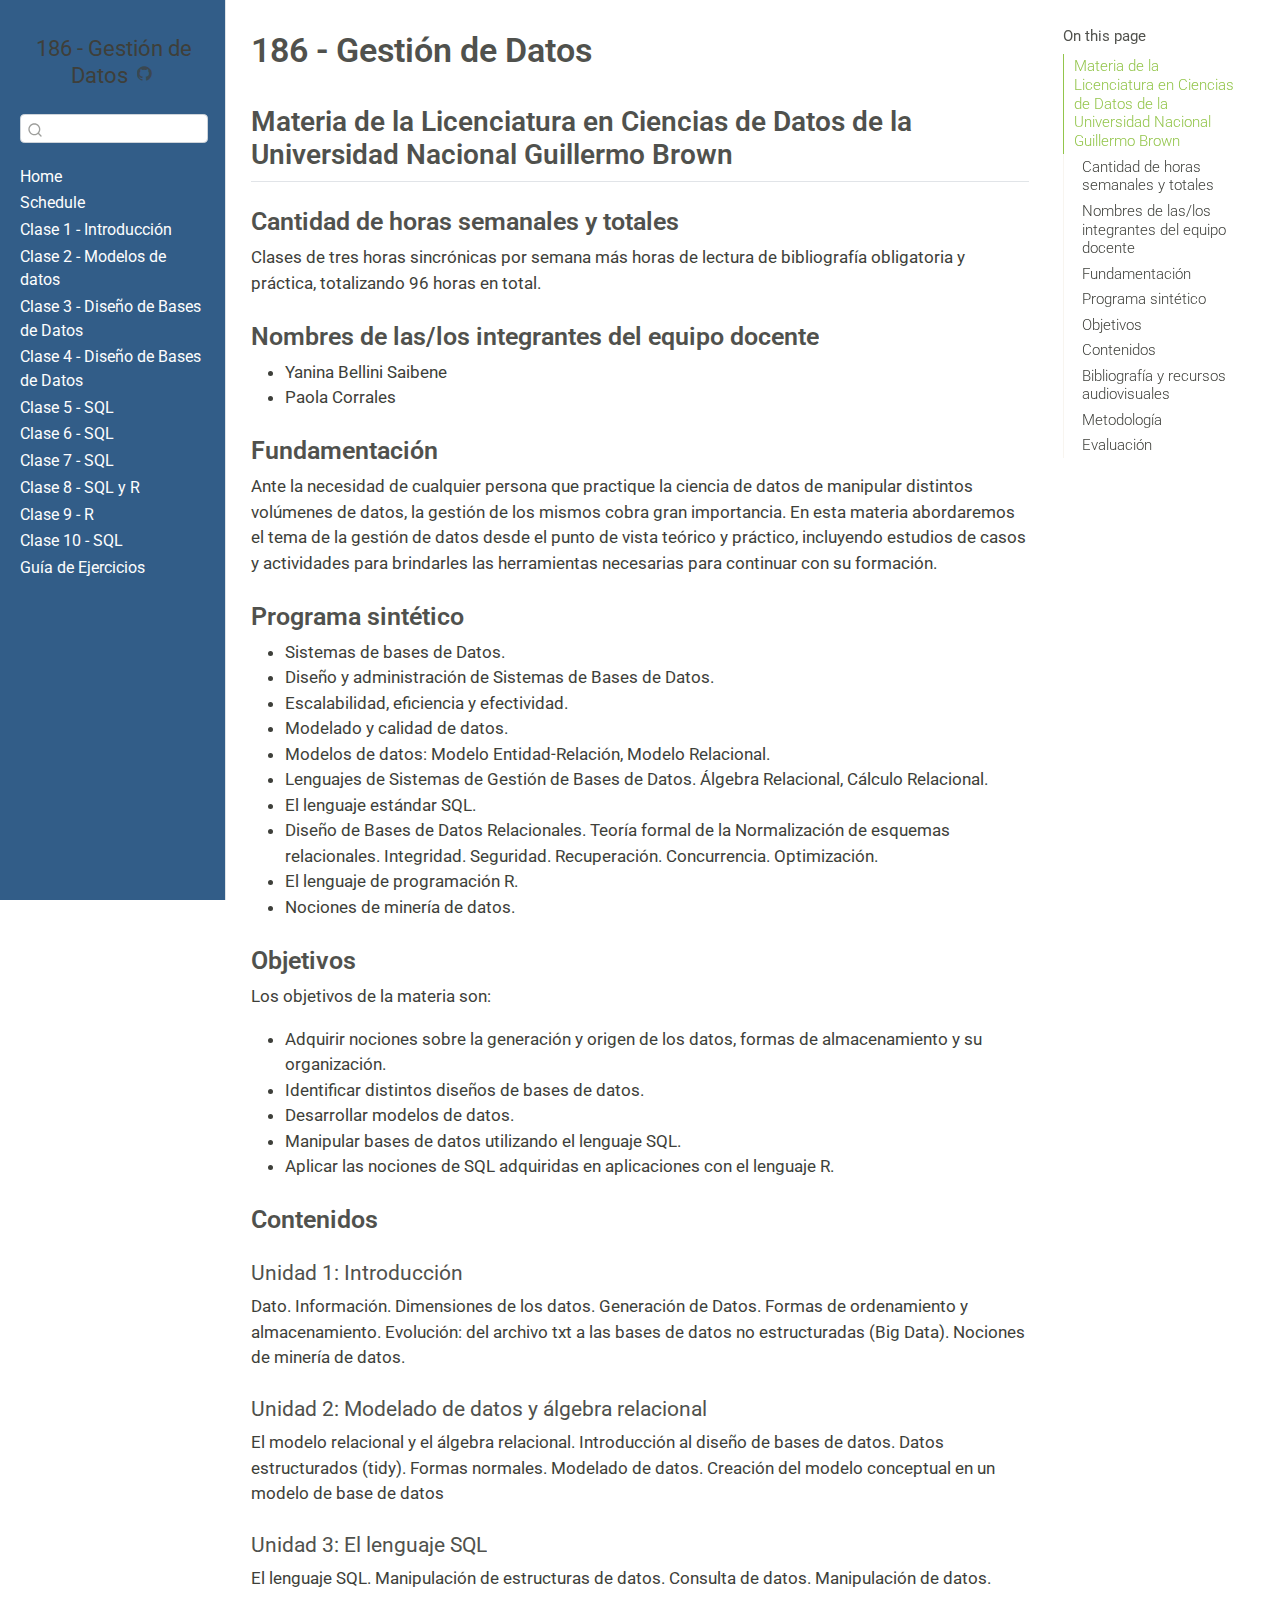
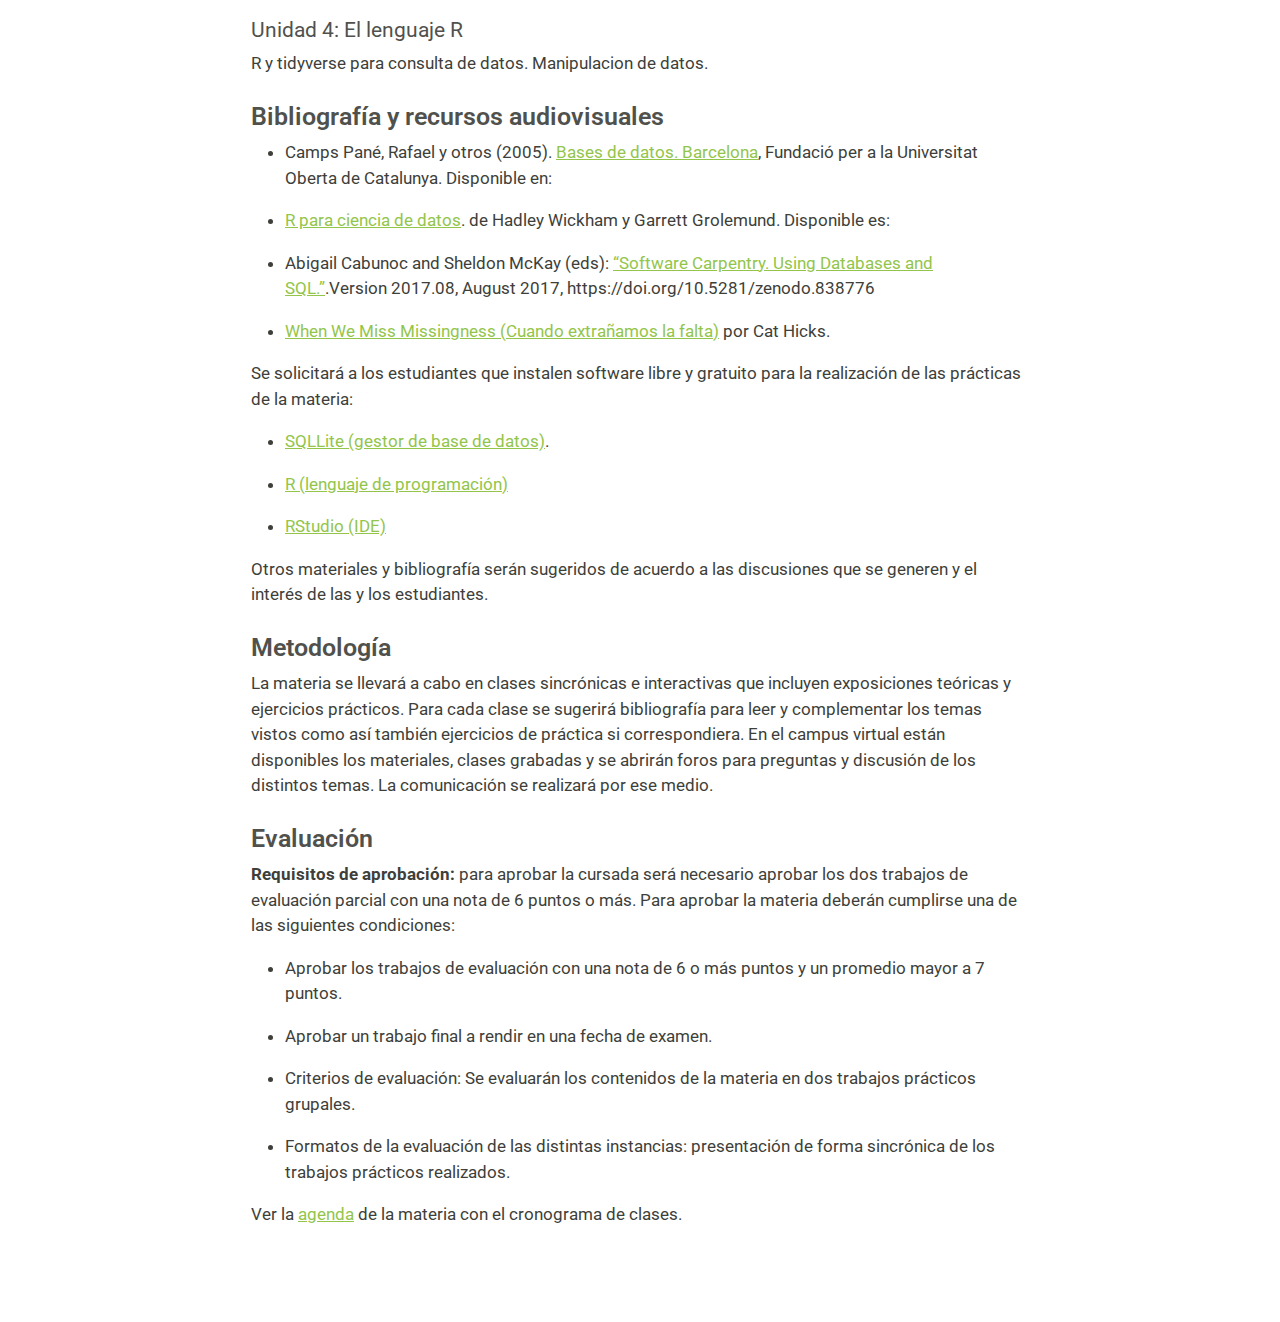
==== commit db72629f: "Built site for gh-pages" ====
--- a/index.html
+++ b/index.html
@@ -175,12 +175,6 @@
   <div class="sidebar-item-container"> 
   <a href="./ejerciciosextra.html" class="sidebar-item-text sidebar-link">
  <span class="menu-text">Guía de Ejercicios</span></a>
-  </div>
-</li>
-        <li class="sidebar-item">
-  <div class="sidebar-item-container"> 
-  <a href="./evaluaciones.qmd" class="sidebar-item-text sidebar-link">
- <span class="menu-text">Parciales y Finales</span></a>
   </div>
 </li>
     </ul>
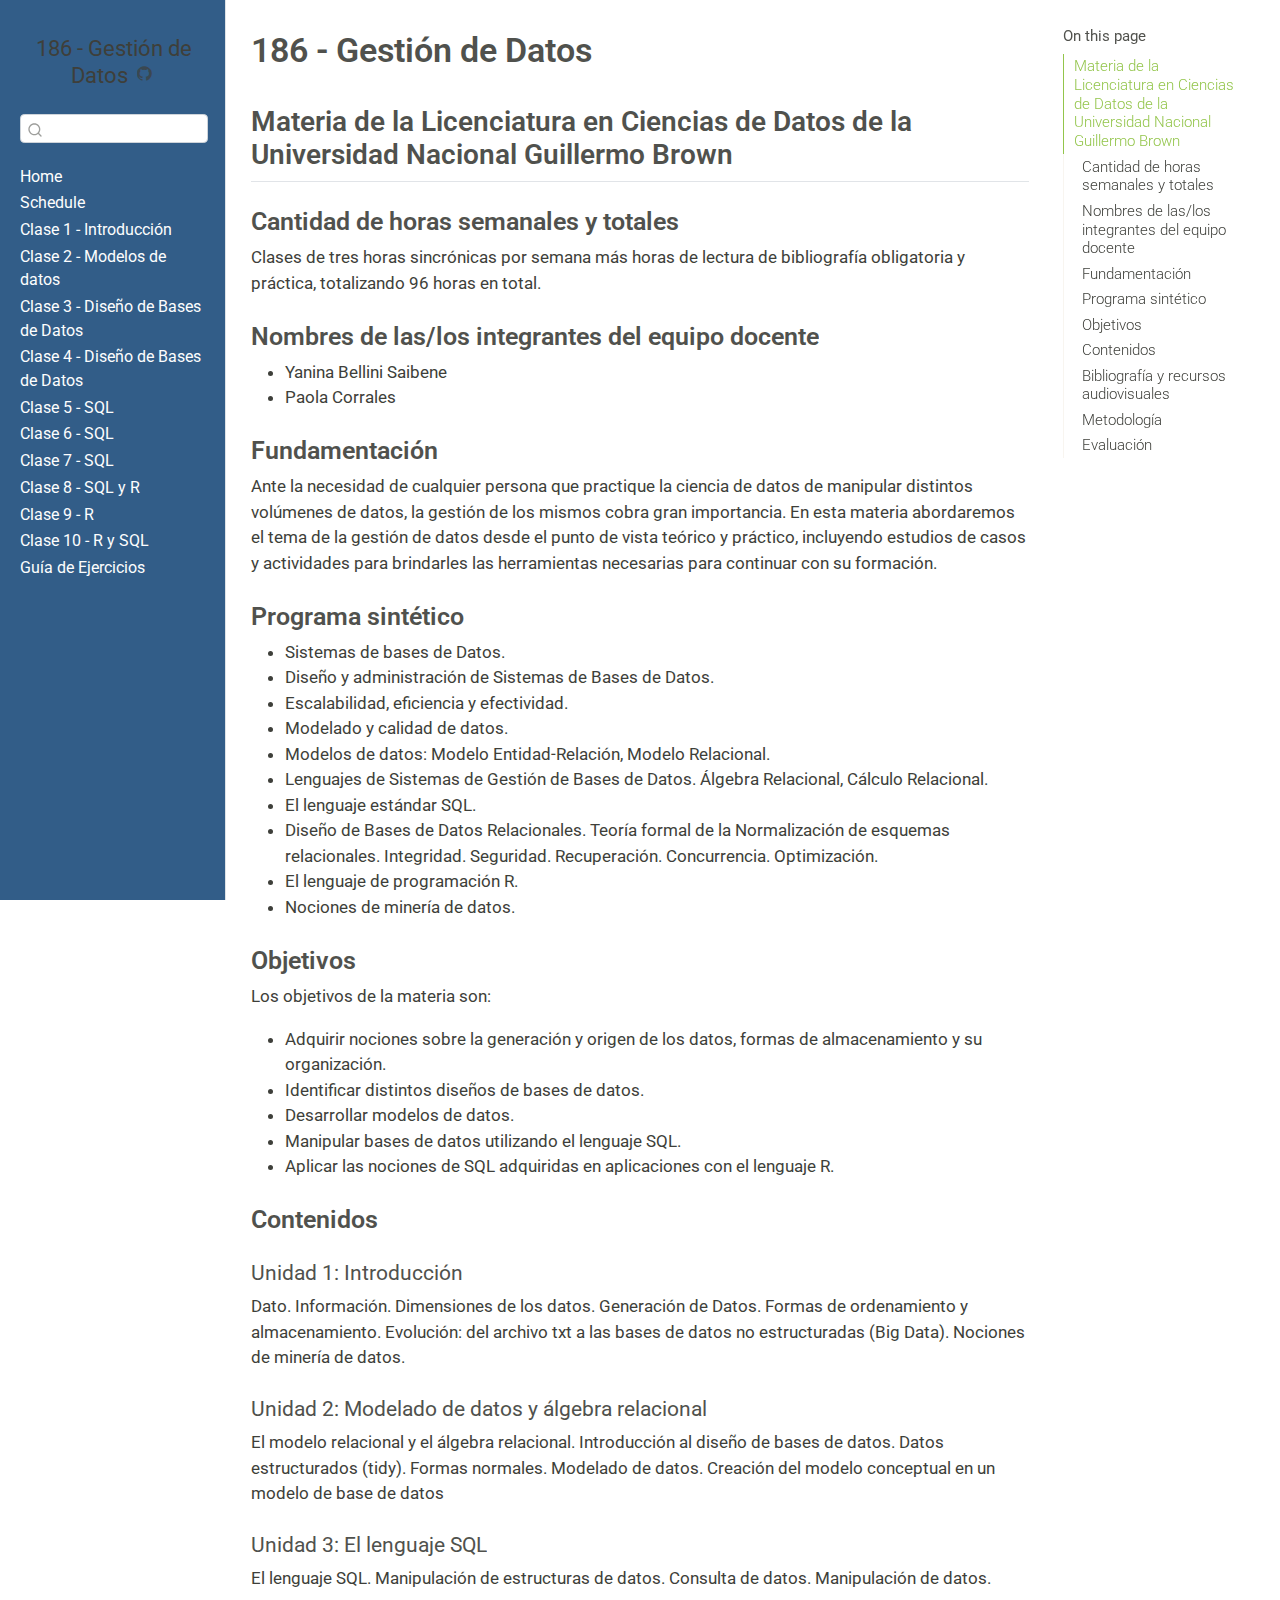
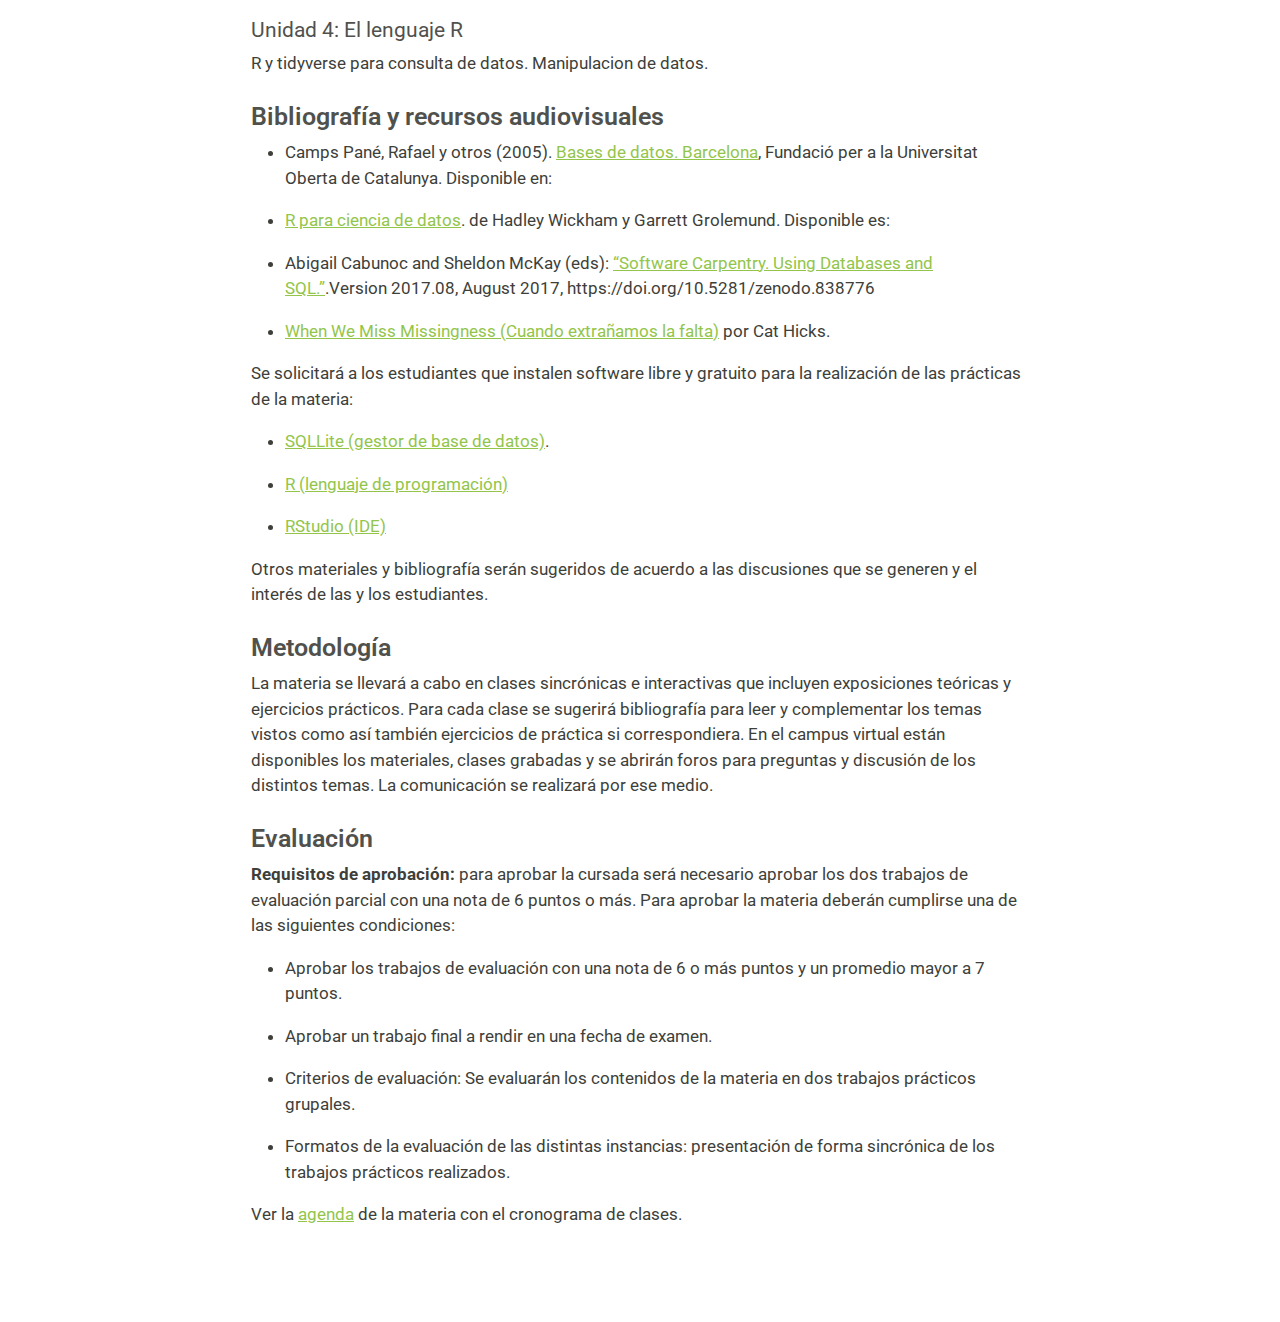
==== commit 6025b406: "Built site for gh-pages" ====
--- a/index.html
+++ b/index.html
@@ -168,7 +168,7 @@
         <li class="sidebar-item">
   <div class="sidebar-item-container"> 
   <a href="./clase10.html" class="sidebar-item-text sidebar-link">
- <span class="menu-text">Clase 10 - SQL</span></a>
+ <span class="menu-text">Clase 10 - R y SQL</span></a>
   </div>
 </li>
         <li class="sidebar-item">
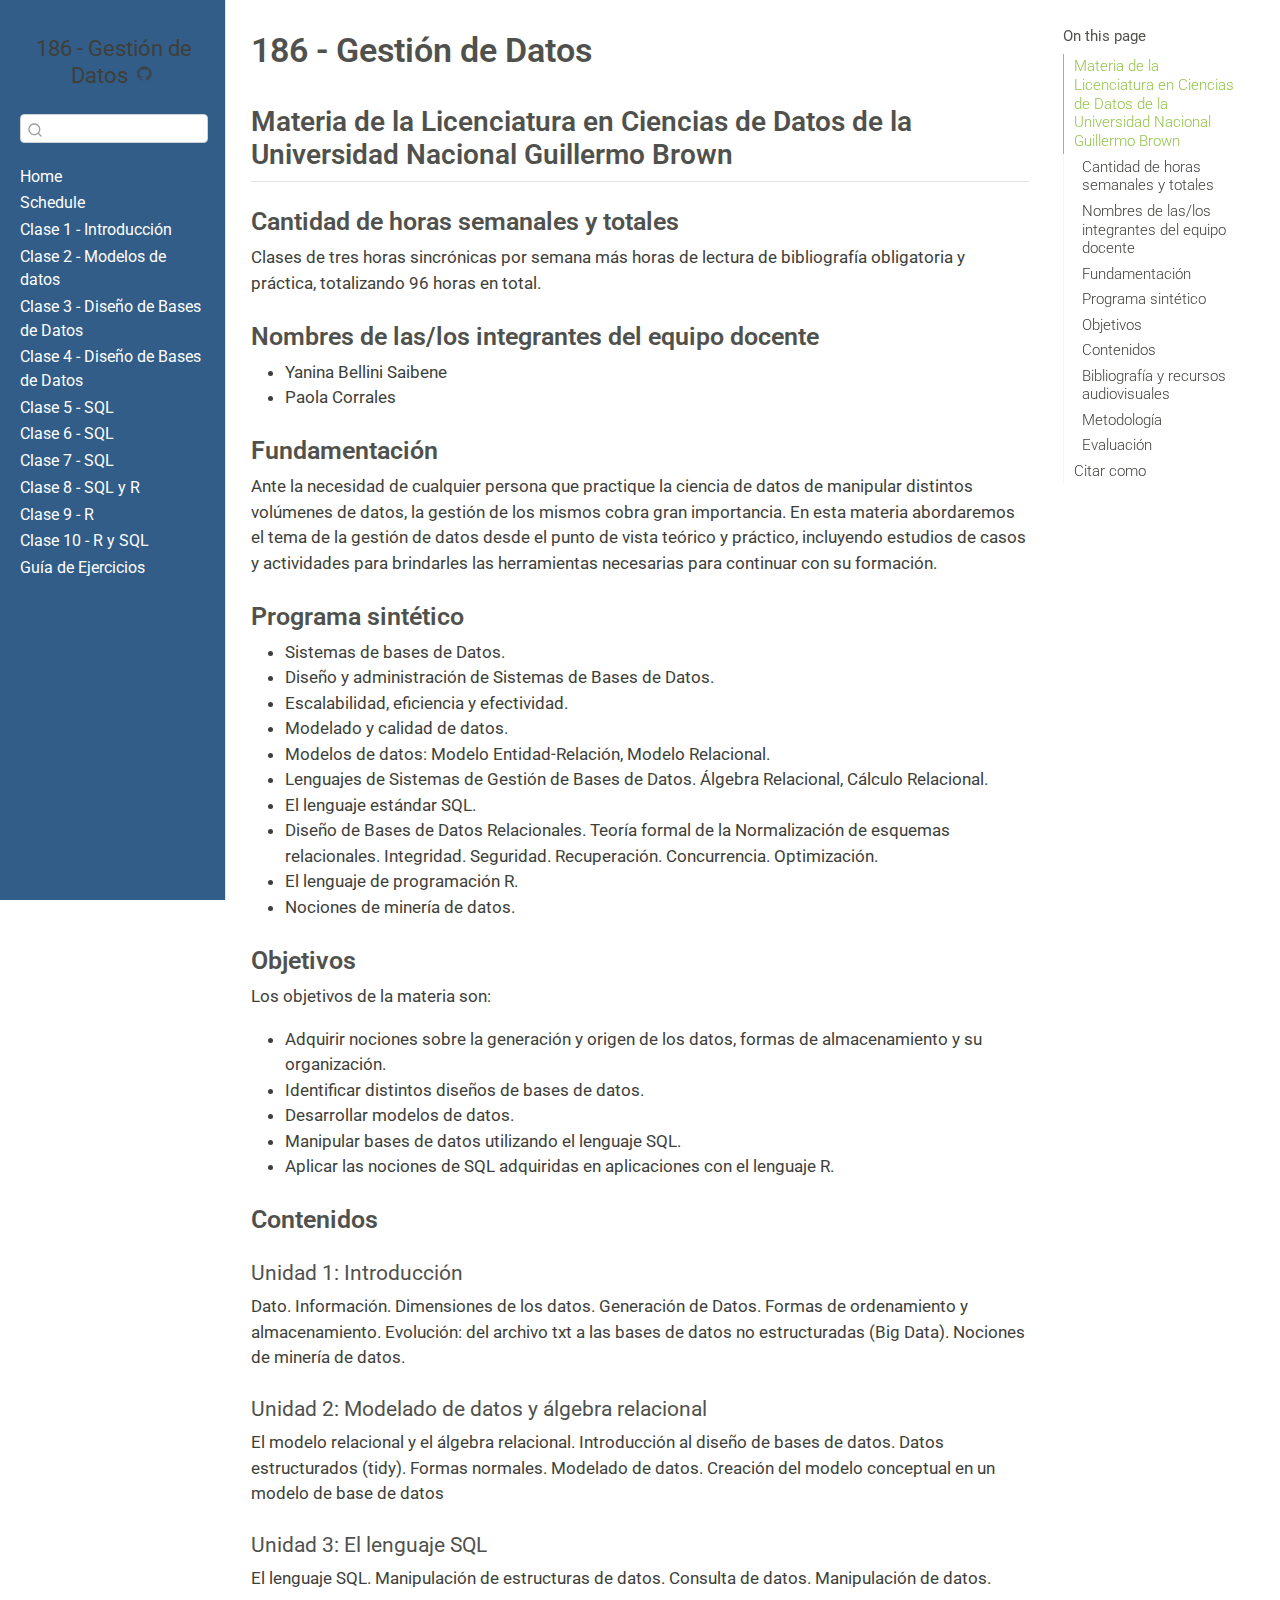
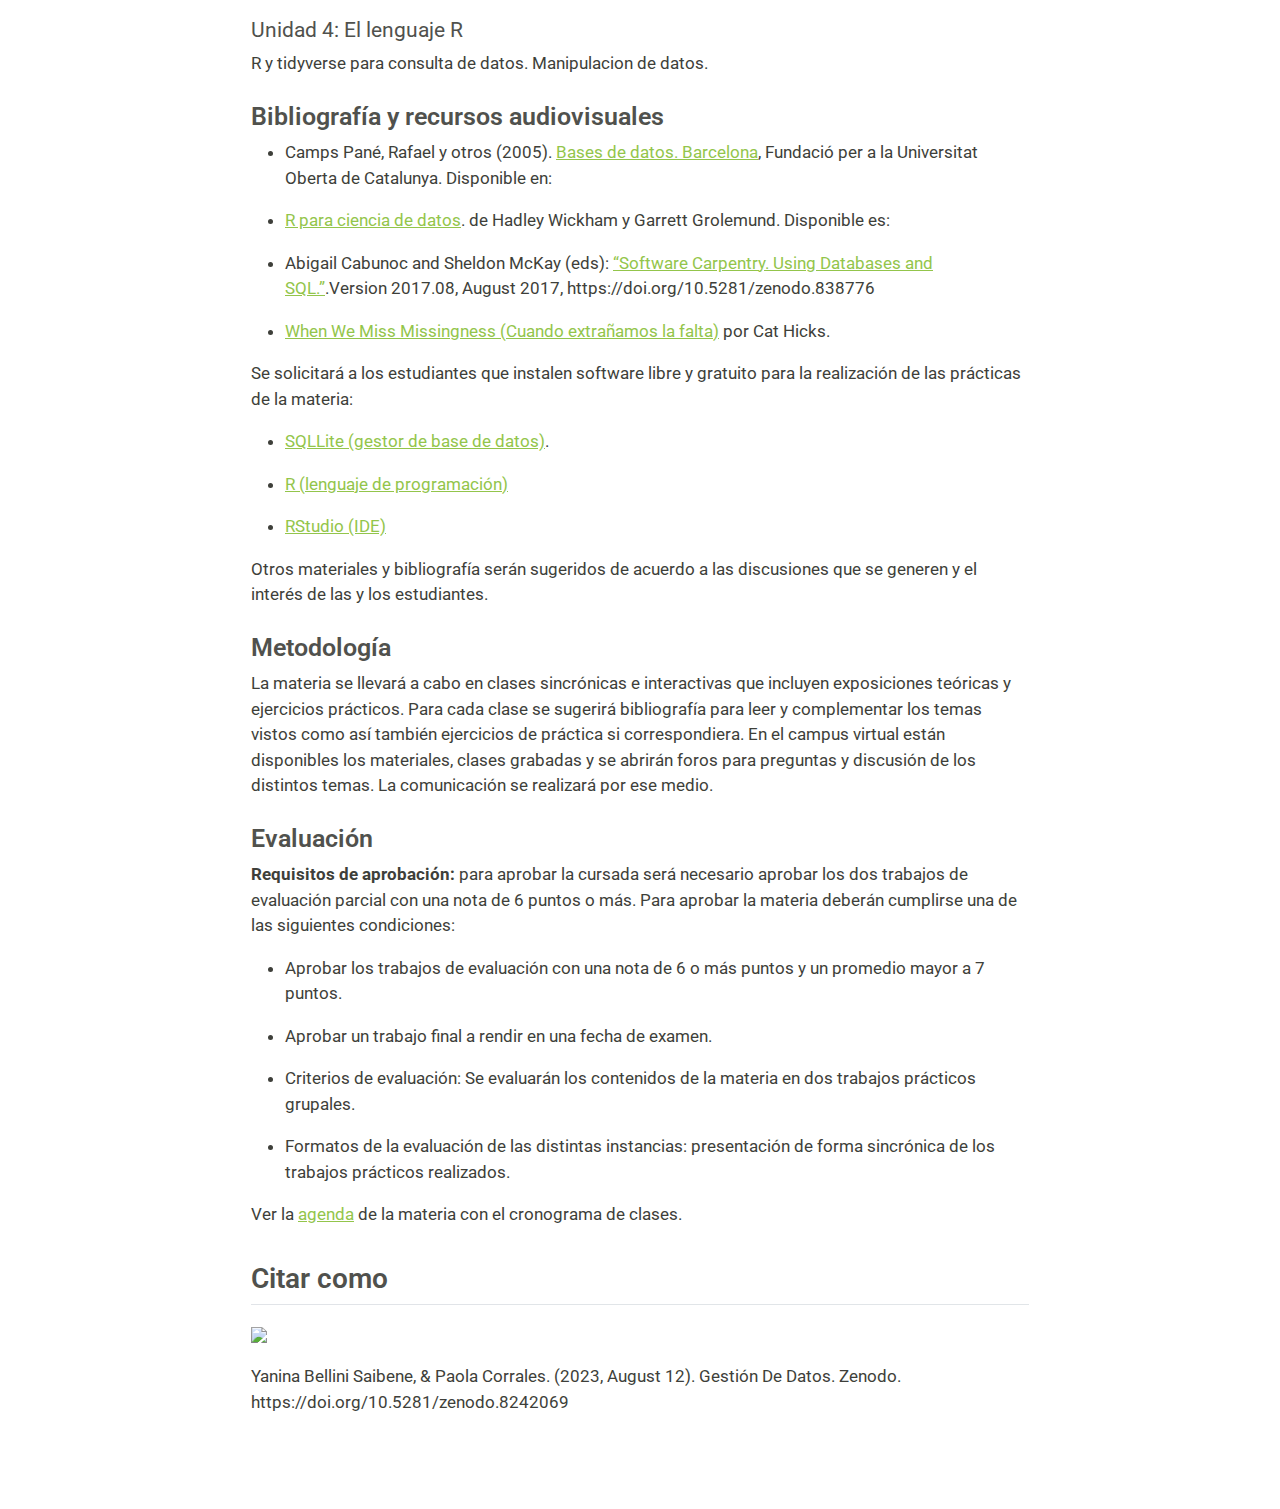
==== commit e6731669: "Built site for gh-pages" ====
--- a/index.html
+++ b/index.html
@@ -199,6 +199,7 @@
   <li><a href="#metodología" id="toc-metodología" class="nav-link" data-scroll-target="#metodología">Metodología</a></li>
   <li><a href="#evaluación" id="toc-evaluación" class="nav-link" data-scroll-target="#evaluación">Evaluación</a></li>
   </ul></li>
+  <li><a href="#citar-como" id="toc-citar-como" class="nav-link" data-scroll-target="#citar-como">Citar como</a></li>
   </ul>
 </nav>
     </div>
@@ -314,9 +315,14 @@
 <li><p>Formatos de la evaluación de las distintas instancias: presentación de forma sincrónica de los trabajos prácticos realizados.</p></li>
 </ul>
 <p>Ver la <a href="schedule.html">agenda</a> de la materia con el cronograma de clases.</p>
-
-
-</section>
+</section>
+</section>
+<section id="citar-como" class="level2">
+<h2 class="anchored" data-anchor-id="citar-como">Citar como</h2>
+<p><img src="https://zenodo.org/badge/DOI/10.5281/zenodo.8242069.svg" class="img-fluid"></p>
+<p>Yanina Bellini Saibene, &amp; Paola Corrales. (2023, August 12). Gestión De Datos. Zenodo. https://doi.org/10.5281/zenodo.8242069</p>
+
+
 </section>
 
 </main> <!-- /main -->
